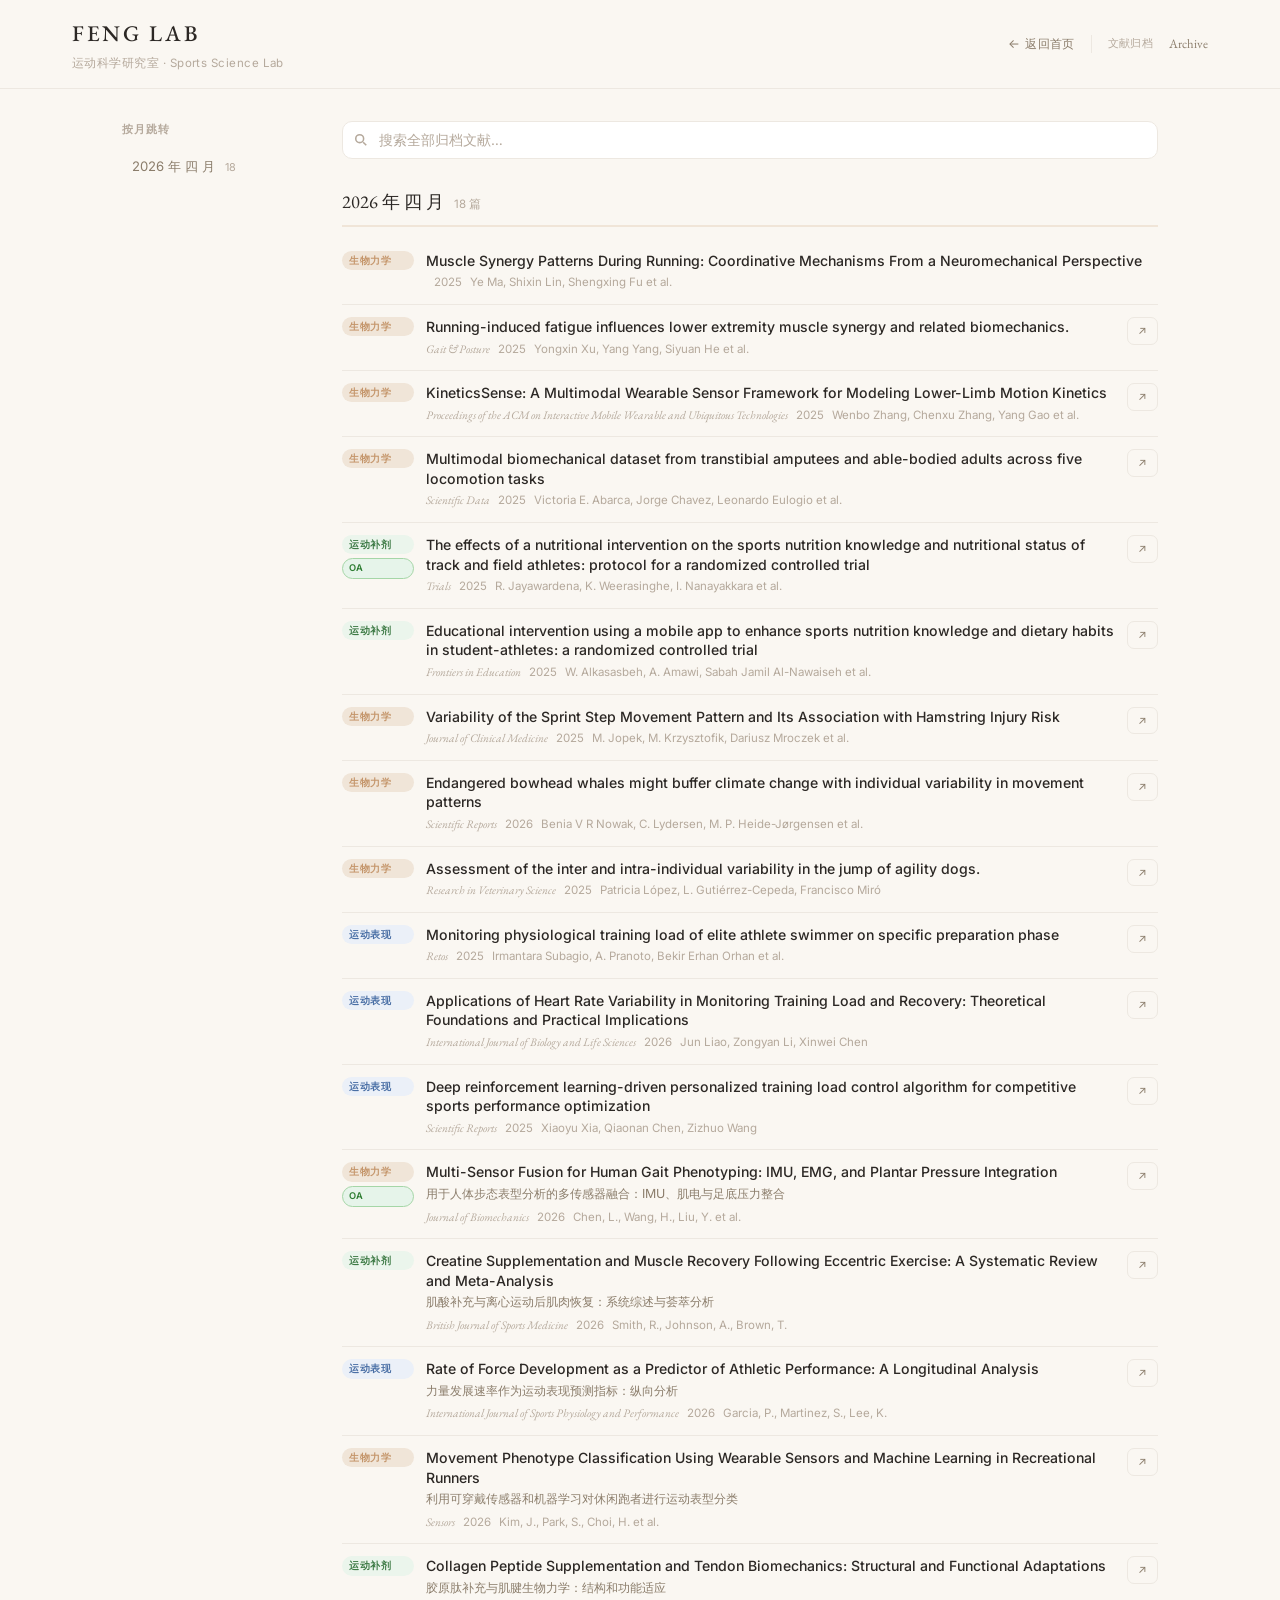
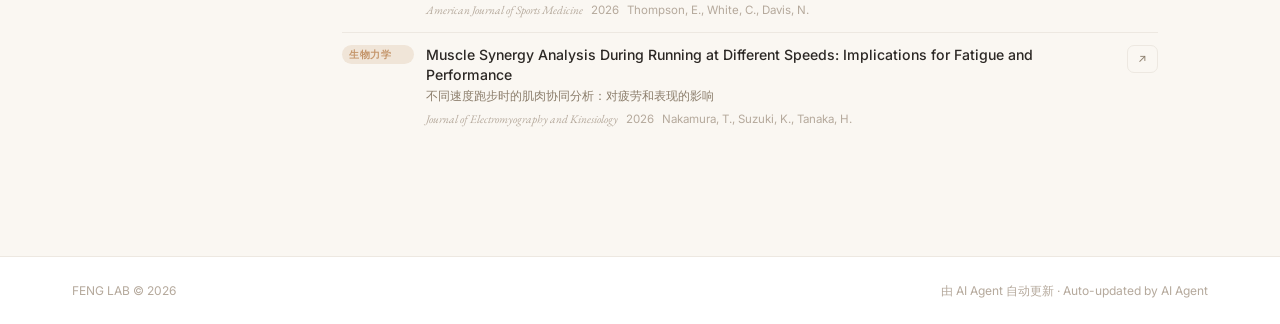
==== archive.html @ cf209ed1 "feat: 第二优先级全部完成 — 全文搜索、归档页、BibTeX导出 - 全文搜索：实时搜索标题/摘要/作者/期刊，300ms防抖，与分类筛选联动 - 归档页(archive.html)：所有文献按" ====
<!DOCTYPE html>
<html lang="zh">
<head>
  <meta charset="UTF-8" />
  <meta name="viewport" content="width=device-width, initial-scale=1.0" />
  <title>文献归档 · FENG LAB</title>
  <link rel="preconnect" href="https://fonts.googleapis.com" />
  <link href="https://fonts.googleapis.com/css2?family=EB+Garamond:ital,wght@0,400;0,500;1,400&family=Inter:wght@300;400;500&display=swap" rel="stylesheet" />
  <link rel="stylesheet" href="style.css" />
  <style>
    .archive-layout {
      max-width: 1100px;
      margin: 0 auto;
      padding: 32px 32px 80px;
      display: grid;
      grid-template-columns: 180px 1fr;
      gap: 40px;
      align-items: start;
    }

    /* Sidebar */
    .archive-nav {
      position: sticky;
      top: 80px;
    }

    .archive-nav-title {
      font-size: 0.68rem;
      font-weight: 600;
      letter-spacing: 0.1em;
      text-transform: uppercase;
      color: var(--text-muted);
      margin-bottom: 12px;
    }

    .archive-nav-list {
      list-style: none;
      display: flex;
      flex-direction: column;
      gap: 2px;
    }

    .archive-nav-list a {
      display: block;
      font-size: 0.82rem;
      color: var(--text-sub);
      text-decoration: none;
      padding: 5px 10px;
      border-radius: 6px;
      transition: all 0.15s;
    }
    .archive-nav-list a:hover {
      background: var(--primary-light);
      color: var(--primary);
    }
    .archive-nav-list .nav-count {
      font-size: 0.68rem;
      color: var(--text-muted);
      margin-left: 6px;
    }

    /* Main content */
    .archive-main {}

    .archive-search-bar {
      margin-bottom: 28px;
      position: relative;
      display: flex;
      align-items: center;
    }
    .archive-search-bar .search-icon {
      position: absolute;
      left: 12px;
      width: 14px;
      height: 14px;
      color: var(--text-muted);
    }
    .archive-search-bar input {
      font-family: var(--font-sans);
      font-size: 0.85rem;
      width: 100%;
      background: var(--card-bg);
      border: 1px solid var(--border);
      border-radius: 10px;
      padding: 10px 14px 10px 36px;
      outline: none;
      color: var(--text-main);
      transition: border-color 0.2s, box-shadow 0.2s;
    }
    .archive-search-bar input::placeholder { color: var(--text-muted); }
    .archive-search-bar input:focus {
      border-color: var(--primary);
      box-shadow: 0 0 0 3px rgba(196,149,106,0.12);
    }

    /* Month group */
    .archive-group { margin-bottom: 36px; }

    .archive-month-header {
      display: flex;
      align-items: baseline;
      gap: 10px;
      margin-bottom: 12px;
      padding-bottom: 8px;
      border-bottom: 2px solid var(--primary-light);
    }

    .archive-month-label {
      font-family: var(--font-serif);
      font-size: 1.15rem;
      color: var(--text-main);
    }

    .archive-month-count {
      font-size: 0.72rem;
      color: var(--text-muted);
    }

    /* Paper row */
    .archive-row {
      display: grid;
      grid-template-columns: auto 1fr auto;
      align-items: start;
      gap: 12px;
      padding: 12px 0;
      border-bottom: 1px solid var(--border);
      transition: background 0.15s;
    }
    .archive-row:last-child { border-bottom: none; }
    .archive-row:hover { background: #FDFAF6; border-radius: 8px; padding-left: 8px; }

    .archive-row-tags {
      display: flex;
      flex-direction: column;
      gap: 4px;
      min-width: 72px;
    }

    .archive-row-cat {
      font-size: 0.6rem;
      font-weight: 600;
      letter-spacing: 0.06em;
      text-transform: uppercase;
      padding: 2px 7px;
      border-radius: 100px;
    }
    .archive-row-cat.tag-biomechanics { background: var(--primary-light); color: var(--primary); }
    .archive-row-cat.tag-performance  { background: #EBF0F8; color: #4A6FA5; }
    .archive-row-cat.tag-supplements  { background: #EBF5EC; color: #3D7A45; }

    .archive-row-oa {
      font-size: 0.58rem;
      font-weight: 600;
      letter-spacing: 0.05em;
      padding: 2px 6px;
      border-radius: 100px;
      background: #E6F4EA;
      color: #2E7D32;
      border: 1px solid #A5D6A7;
    }

    .archive-row-body { flex: 1; min-width: 0; }

    .archive-row-title {
      font-size: 0.88rem;
      font-weight: 500;
      color: var(--text-main);
      line-height: 1.4;
      margin-bottom: 3px;
    }
    .archive-row-title-zh {
      font-size: 0.78rem;
      color: var(--text-sub);
      line-height: 1.4;
      margin-bottom: 5px;
    }
    .archive-row-meta {
      font-size: 0.72rem;
      color: var(--text-muted);
      display: flex;
      gap: 8px;
      flex-wrap: wrap;
      align-items: center;
    }
    .archive-row-journal { font-style: italic; font-family: var(--font-serif); }

    .archive-row-actions {
      display: flex;
      gap: 6px;
      align-items: flex-start;
      flex-shrink: 0;
    }

    .archive-empty {
      color: var(--text-muted);
      font-size: 0.88rem;
      padding: 48px 0;
      text-align: center;
    }

    @media (max-width: 768px) {
      .archive-layout {
        grid-template-columns: 1fr;
        padding: 20px 16px 60px;
        gap: 24px;
      }
      .archive-nav { position: static; display: none; }
      .archive-row { grid-template-columns: auto 1fr; }
      .archive-row-actions { display: none; }
    }
  </style>
</head>
<body>

  <!-- Header -->
  <header>
    <div class="header-inner">
      <div class="logo">
        <span class="logo-main">FENG LAB</span>
        <span class="logo-sub">运动科学研究室 · Sports Science Lab</span>
      </div>
      <div class="header-right">
        <a class="nav-link" href="index.html">← 返回首页</a>
        <div class="header-divider"></div>
        <span class="update-label">文献归档</span>
        <span class="update-date">Archive</span>
      </div>
    </div>
  </header>

  <div class="archive-layout">
    <!-- Sidebar nav -->
    <aside class="archive-nav">
      <div class="archive-nav-title">按月跳转</div>
      <ul class="archive-nav-list" id="archiveNavList"></ul>
    </aside>

    <!-- Main -->
    <div class="archive-main">
      <div class="archive-search-bar">
        <svg class="search-icon" viewBox="0 0 16 16" fill="none" stroke="currentColor" stroke-width="1.8">
          <circle cx="6.5" cy="6.5" r="4.5"/><path d="M10.5 10.5 L14 14"/>
        </svg>
        <input type="search" id="archiveSearch" placeholder="搜索全部归档文献…" autocomplete="off" />
      </div>
      <div id="archiveContent">
        <div class="loading">正在加载归档 / Loading archive…</div>
      </div>
    </div>
  </div>

  <!-- Footer -->
  <footer>
    <div class="footer-inner">
      <span>FENG LAB © 2026</span>
      <span>由 AI Agent 自动更新 · Auto-updated by AI Agent</span>
    </div>
  </footer>

  <script>
    const CAT = {
      biomechanics: { zh: '生物力学', cls: 'tag-biomechanics' },
      performance:  { zh: '运动表现', cls: 'tag-performance'  },
      supplements:  { zh: '运动补剂', cls: 'tag-supplements'  },
    };

    let allPapers = [];

    function formatMonth(ym) {
      const [y, m] = ym.split('-');
      const months = ['一','二','三','四','五','六','七','八','九','十','十一','十二'];
      return `${y} 年 ${months[+m - 1]} 月`;
    }

    function groupByMonth(papers) {
      const groups = {};
      for (const p of papers) {
        const ym = (p.date_added || '').slice(0, 7) || 'unknown';
        if (!groups[ym]) groups[ym] = [];
        groups[ym].push(p);
      }
      return groups;
    }

    function buildRow(p) {
      const cat = CAT[p.category] || { zh: p.category, cls: '' };
      const doi = p.doi || '';
      const doiHref = doi.startsWith('http') ? doi : (doi ? `https://doi.org/${doi}` : '');
      const oaTag = p.is_open_access ? `<span class="archive-row-oa">OA</span>` : '';
      const ifTag = p.impact_factor ? `<span class="if-badge">IF ${p.impact_factor}</span>` : '';
      const citTag = (p.citation_count && p.citation_count > 0)
        ? `<span class="cit-badge">◈ ${p.citation_count}</span>` : '';
      const doiBtn = doiHref
        ? `<a class="btn-doi" href="${doiHref}" target="_blank" rel="noopener" style="font-size:0.7rem;padding:4px 10px">↗</a>`
        : '';
      const authors = (p.authors || []).slice(0, 3).join(', ') +
        ((p.authors || []).length > 3 ? ' et al.' : '');

      return `
<div class="archive-row">
  <div class="archive-row-tags">
    <span class="archive-row-cat ${cat.cls}">${cat.zh}</span>
    ${oaTag}
  </div>
  <div class="archive-row-body">
    <div class="archive-row-title">${p.title_en || ''}</div>
    ${p.title_zh ? `<div class="archive-row-title-zh">${p.title_zh}</div>` : ''}
    <div class="archive-row-meta">
      <span class="archive-row-journal">${p.journal || ''}</span>
      <span>${p.year || ''}</span>
      <span>${authors}</span>
      ${ifTag}${citTag}
    </div>
  </div>
  <div class="archive-row-actions">${doiBtn}</div>
</div>`;
    }

    function renderArchive(papers) {
      const groups = groupByMonth(papers);
      const months = Object.keys(groups).sort((a, b) => b.localeCompare(a));

      if (months.length === 0) {
        document.getElementById('archiveContent').innerHTML =
          '<div class="archive-empty">暂无文献 / No papers found.</div>';
        return;
      }

      // Sidebar nav
      document.getElementById('archiveNavList').innerHTML = months.map(ym => `
        <li>
          <a href="#month-${ym}">
            ${formatMonth(ym)}
            <span class="nav-count">${groups[ym].length}</span>
          </a>
        </li>`).join('');

      // Main content
      document.getElementById('archiveContent').innerHTML = months.map(ym => `
        <div class="archive-group" id="month-${ym}">
          <div class="archive-month-header">
            <span class="archive-month-label">${formatMonth(ym)}</span>
            <span class="archive-month-count">${groups[ym].length} 篇</span>
          </div>
          ${groups[ym].map(buildRow).join('')}
        </div>`).join('');
    }

    async function loadArchive() {
      const base = location.pathname.replace(/\/[^/]*$/, '');
      const res  = await fetch(base + '/data/papers.json');
      const json = await res.json();
      allPapers  = json.papers || [];
      document.title = `文献归档 (${allPapers.length}) · FENG LAB`;
      renderArchive(allPapers);
    }

    // Search
    let timer = null;
    document.getElementById('archiveSearch').addEventListener('input', function() {
      clearTimeout(timer);
      timer = setTimeout(() => {
        const q = this.value.trim().toLowerCase();
        if (!q) { renderArchive(allPapers); return; }
        const filtered = allPapers.filter(p =>
          (p.title_en   || '').toLowerCase().includes(q) ||
          (p.title_zh   || '').toLowerCase().includes(q) ||
          (p.abstract_en|| '').toLowerCase().includes(q) ||
          (p.abstract_zh|| '').toLowerCase().includes(q) ||
          (p.authors    || []).join(' ').toLowerCase().includes(q) ||
          (p.journal    || '').toLowerCase().includes(q)
        );
        renderArchive(filtered);
      }, 280);
    });

    loadArchive();
  </script>
</body>
</html>
---- style.css ----
/* ─── Variables ─────────────────────────────────────────── */
:root {
  --bg:          #FAF7F2;
  --card-bg:     #FFFFFF;
  --primary:     #C4956A;
  --primary-light: #F0E5D8;
  --text-main:   #2C2825;
  --text-sub:    #8B7D6B;
  --text-muted:  #B5A99C;
  --border:      #EDE8E1;
  --shadow:      0 1px 3px rgba(44,40,37,0.06), 0 4px 16px rgba(44,40,37,0.04);
  --shadow-hover: 0 4px 12px rgba(44,40,37,0.10), 0 8px 28px rgba(44,40,37,0.07);
  --radius:      12px;
  --font-serif:  'EB Garamond', Georgia, serif;
  --font-sans:   'Inter', -apple-system, sans-serif;
}

/* ─── Reset ──────────────────────────────────────────────── */
*, *::before, *::after { box-sizing: border-box; margin: 0; padding: 0; }

html { font-size: 16px; scroll-behavior: smooth; }

body {
  background: var(--bg);
  color: var(--text-main);
  font-family: var(--font-sans);
  font-weight: 400;
  line-height: 1.6;
  -webkit-font-smoothing: antialiased;
}

/* ─── Header ─────────────────────────────────────────────── */
header {
  background: var(--bg);
  border-bottom: 1px solid var(--border);
  position: sticky;
  top: 0;
  z-index: 100;
  backdrop-filter: blur(8px);
}

.header-inner {
  max-width: 1200px;
  margin: 0 auto;
  padding: 16px 32px;
  display: flex;
  align-items: center;
  justify-content: space-between;
}

.logo-main {
  font-family: var(--font-serif);
  font-size: 1.4rem;
  font-weight: 500;
  letter-spacing: 0.12em;
  color: var(--text-main);
}

.logo-sub {
  display: block;
  font-size: 0.72rem;
  color: var(--text-muted);
  letter-spacing: 0.04em;
  margin-top: 2px;
}

.header-right {
  display: flex;
  flex-direction: row;
  align-items: center;
  gap: 16px;
}

.nav-link {
  font-size: 0.78rem;
  color: var(--text-sub);
  text-decoration: none;
  letter-spacing: 0.03em;
  transition: color 0.2s;
}
.nav-link:hover { color: var(--primary); }

.header-divider {
  width: 1px;
  height: 18px;
  background: var(--border);
}

.update-label {
  font-size: 0.68rem;
  color: var(--text-muted);
  letter-spacing: 0.03em;
}

.update-date {
  font-size: 0.8rem;
  color: var(--text-sub);
  font-family: var(--font-serif);
}

/* ─── Hero ───────────────────────────────────────────────── */
.hero {
  text-align: center;
  padding: 56px 32px 36px;
  border-bottom: 1px solid var(--border);
}

.hero h1 {
  font-family: var(--font-serif);
  font-size: 2.6rem;
  font-weight: 400;
  letter-spacing: 0.02em;
  color: var(--text-main);
  margin-bottom: 6px;
}

.hero p {
  font-size: 0.9rem;
  color: var(--text-sub);
  letter-spacing: 0.06em;
}

.hero-desc {
  margin-top: 10px;
  font-size: 0.78rem !important;
  color: var(--text-muted) !important;
  letter-spacing: 0.08em !important;
}

/* ─── Filter Bar ─────────────────────────────────────────── */
.filter-wrap {
  max-width: 1200px;
  margin: 0 auto;
  padding: 24px 32px 0;
  display: flex;
  align-items: center;
  justify-content: space-between;
  flex-wrap: wrap;
  gap: 12px;
}

.filter-bar {
  display: flex;
  gap: 8px;
  flex-wrap: wrap;
}

.filter-btn {
  background: transparent;
  border: 1px solid var(--border);
  color: var(--text-sub);
  font-family: var(--font-sans);
  font-size: 0.78rem;
  padding: 7px 16px;
  border-radius: 100px;
  cursor: pointer;
  transition: all 0.2s ease;
  letter-spacing: 0.02em;
}

.filter-btn:hover {
  border-color: var(--primary);
  color: var(--primary);
}

.filter-btn.active {
  background: var(--primary);
  border-color: var(--primary);
  color: #fff;
}

.filter-right {
  display: flex;
  align-items: center;
  gap: 16px;
}

.search-wrap {
  position: relative;
  display: flex;
  align-items: center;
}

.search-icon {
  position: absolute;
  left: 10px;
  width: 13px;
  height: 13px;
  color: var(--text-muted);
  pointer-events: none;
}

.search-input {
  font-family: var(--font-sans);
  font-size: 0.78rem;
  color: var(--text-main);
  background: var(--card-bg);
  border: 1px solid var(--border);
  border-radius: 8px;
  padding: 7px 12px 7px 30px;
  width: 220px;
  outline: none;
  transition: border-color 0.2s, box-shadow 0.2s;
}
.search-input::placeholder { color: var(--text-muted); }
.search-input:focus {
  border-color: var(--primary);
  box-shadow: 0 0 0 3px rgba(196,149,106,0.12);
}
.search-input::-webkit-search-cancel-button { cursor: pointer; }

.paper-count {
  font-size: 0.78rem;
  color: var(--text-muted);
  white-space: nowrap;
}

/* ─── Container & Grid ───────────────────────────────────── */
.container {
  max-width: 1200px;
  margin: 0 auto;
  padding: 28px 32px 80px;
}

.grid {
  display: grid;
  grid-template-columns: repeat(auto-fill, minmax(340px, 1fr));
  gap: 20px;
}

.loading {
  color: var(--text-muted);
  font-size: 0.9rem;
  padding: 48px 0;
  grid-column: 1 / -1;
  text-align: center;
}

/* ─── Card ───────────────────────────────────────────────── */
.card {
  background: var(--card-bg);
  border: 1px solid var(--border);
  border-radius: var(--radius);
  padding: 24px;
  box-shadow: var(--shadow);
  transition: box-shadow 0.25s ease, transform 0.25s ease;
  display: flex;
  flex-direction: column;
  gap: 14px;
}

.card:hover {
  box-shadow: var(--shadow-hover);
  transform: translateY(-2px);
}

/* Card Top */
.card-top {
  display: flex;
  align-items: flex-start;
  justify-content: space-between;
  gap: 12px;
}

.card-tags {
  display: flex;
  flex-wrap: wrap;
  gap: 6px;
  align-items: center;
}

.card-tag {
  flex-shrink: 0;
  font-size: 0.68rem;
  font-weight: 500;
  letter-spacing: 0.05em;
  text-transform: uppercase;
  padding: 4px 10px;
  border-radius: 100px;
  background: var(--primary-light);
  color: var(--primary);
}

.card-tag.tag-performance { background: #EBF0F8; color: #4A6FA5; }
.card-tag.tag-supplements { background: #EBF5EC; color: #3D7A45; }

/* OA Badge */
.oa-badge {
  font-size: 0.63rem;
  font-weight: 600;
  letter-spacing: 0.06em;
  text-transform: uppercase;
  padding: 3px 8px;
  border-radius: 100px;
  background: #E6F4EA;
  color: #2E7D32;
  border: 1px solid #A5D6A7;
}

.card-date {
  font-size: 0.72rem;
  color: var(--text-muted);
  white-space: nowrap;
}

/* Card Title */
.card-title-en {
  font-family: var(--font-serif);
  font-size: 1.05rem;
  font-weight: 500;
  line-height: 1.45;
  color: var(--text-main);
}

.card-title-zh {
  font-size: 0.85rem;
  color: var(--text-sub);
  line-height: 1.5;
  margin-top: 4px;
}

/* Card Authors */
.card-authors {
  font-size: 0.76rem;
  color: var(--text-muted);
  white-space: nowrap;
  overflow: hidden;
  text-overflow: ellipsis;
}

/* Card Journal */
.card-journal {
  display: flex;
  align-items: center;
  gap: 8px;
  font-size: 0.76rem;
  flex-wrap: wrap;
}

.journal-name {
  font-style: italic;
  color: var(--text-sub);
  font-family: var(--font-serif);
}

.journal-year {
  color: var(--text-muted);
}

/* IF badge */
.if-badge {
  font-size: 0.63rem;
  font-weight: 600;
  color: #7B5EA7;
  background: #F0EAF8;
  border: 1px solid #D8C8F0;
  padding: 2px 7px;
  border-radius: 100px;
  letter-spacing: 0.04em;
  white-space: nowrap;
}

/* Citation badge */
.cit-badge {
  font-size: 0.63rem;
  font-weight: 500;
  color: #4A6FA5;
  background: #EBF0F8;
  border: 1px solid #C8D8F0;
  padding: 2px 7px;
  border-radius: 100px;
  white-space: nowrap;
  margin-left: auto;
}

/* Divider */
.card-divider {
  height: 1px;
  background: var(--border);
  margin: 2px 0;
}

/* Abstract */
.abstract-label {
  font-size: 0.68rem;
  font-weight: 500;
  letter-spacing: 0.08em;
  text-transform: uppercase;
  color: var(--text-muted);
  margin-bottom: 4px;
}

.abstract-en {
  font-size: 0.82rem;
  color: var(--text-sub);
  line-height: 1.65;
}

.abstract-zh {
  font-size: 0.82rem;
  color: var(--text-sub);
  line-height: 1.7;
}

.abstract-en-secondary {
  font-size: 0.76rem;
  color: var(--text-muted);
  line-height: 1.6;
  margin-top: 8px;
  padding-top: 8px;
  border-top: 1px dashed var(--border);
}

/* Keywords */
.keywords-wrap {
  display: flex;
  flex-wrap: wrap;
  gap: 6px;
}

.keyword {
  font-size: 0.68rem;
  color: var(--text-muted);
  background: var(--bg);
  border: 1px solid var(--border);
  padding: 3px 9px;
  border-radius: 4px;
}

/* Card Footer */
.card-footer {
  display: flex;
  align-items: center;
  justify-content: flex-end;
  margin-top: auto;
  padding-top: 4px;
}

.card-actions {
  display: flex;
  gap: 8px;
  align-items: center;
}

/* Shared button base */
.btn-read, .btn-doi {
  display: inline-flex;
  align-items: center;
  gap: 5px;
  font-size: 0.75rem;
  font-family: var(--font-sans);
  padding: 6px 13px;
  border-radius: 7px;
  cursor: pointer;
  text-decoration: none;
  transition: all 0.2s ease;
  border: none;
}

.btn-read svg, .btn-doi svg {
  width: 12px;
  height: 12px;
  flex-shrink: 0;
}

/* Read button — filled */
.btn-read {
  background: var(--primary);
  color: #fff;
}
.btn-read:hover {
  background: #a87a54;
  color: #fff;
}

/* DOI button — outlined */
.btn-doi {
  background: transparent;
  color: var(--text-sub);
  border: 1px solid var(--border);
}
.btn-doi:hover {
  border-color: var(--primary);
  color: var(--primary);
}

/* ─── Deep Read Section (homepage preview) ───────────────── */
.deep-read-section {
  background: linear-gradient(to bottom, #F5EFE6, var(--bg));
  border-bottom: 1px solid var(--border);
  padding: 36px 0 40px;
}

.dr-container {
  max-width: 1200px;
  margin: 0 auto;
  padding: 0 32px;
}

.dr-section-header {
  display: flex;
  align-items: center;
  gap: 14px;
  margin-bottom: 20px;
}

.dr-section-icon {
  font-size: 1.6rem;
  color: var(--primary);
  line-height: 1;
}

.dr-section-title {
  font-family: var(--font-serif);
  font-size: 1.2rem;
  color: var(--text-main);
  letter-spacing: 0.04em;
}

.dr-section-sub {
  font-size: 0.72rem;
  color: var(--text-muted);
  margin-top: 2px;
  letter-spacing: 0.03em;
}

/* Preview card — title + CTA only */
.dr-preview-card {
  background: var(--card-bg);
  border: 1px solid var(--border);
  border-radius: var(--radius);
  padding: 24px 28px;
  box-shadow: var(--shadow);
  display: flex;
  align-items: center;
  justify-content: space-between;
  gap: 24px;
  transition: box-shadow 0.25s ease;
}

.dr-preview-card:hover {
  box-shadow: var(--shadow-hover);
}

.dr-preview-meta { flex: 1; }

.dr-preview-badges {
  display: flex;
  gap: 8px;
  align-items: center;
  margin-bottom: 10px;
}

.dr-if {
  font-size: 0.68rem;
  font-weight: 600;
  color: #7B5EA7;
  background: #F0EAF8;
  border: 1px solid #D8C8F0;
  padding: 3px 9px;
  border-radius: 100px;
  letter-spacing: 0.04em;
}

.dr-preview-title-en {
  font-family: var(--font-serif);
  font-size: 1.1rem;
  font-weight: 500;
  color: var(--text-main);
  line-height: 1.45;
  margin-bottom: 6px;
}

.dr-preview-title-zh {
  font-size: 0.88rem;
  color: var(--text-sub);
  line-height: 1.55;
}

.dr-preview-cta {
  display: inline-flex;
  align-items: center;
  gap: 6px;
  flex-shrink: 0;
  background: var(--primary);
  color: #fff;
  font-size: 0.82rem;
  font-family: var(--font-sans);
  padding: 10px 20px;
  border-radius: 8px;
  text-decoration: none;
  white-space: nowrap;
  transition: background 0.2s;
}

.dr-preview-cta:hover { background: #a87a54; }

@media (max-width: 640px) {
  .dr-preview-card { flex-direction: column; align-items: flex-start; }
  .dr-preview-cta { width: 100%; justify-content: center; }
}

/* Cite button */
.btn-cite {
  display: inline-flex;
  align-items: center;
  gap: 5px;
  font-size: 0.75rem;
  font-family: var(--font-sans);
  padding: 6px 13px;
  border-radius: 7px;
  cursor: pointer;
  text-decoration: none;
  transition: all 0.2s ease;
  background: transparent;
  color: var(--text-sub);
  border: 1px solid var(--border);
}
.btn-cite svg { width: 12px; height: 12px; flex-shrink: 0; }
.btn-cite:hover { border-color: var(--primary); color: var(--primary); }

/* Toast */
.toast {
  position: fixed;
  bottom: 32px;
  left: 50%;
  transform: translateX(-50%) translateY(12px);
  background: var(--text-main);
  color: #fff;
  font-size: 0.82rem;
  padding: 10px 22px;
  border-radius: 8px;
  opacity: 0;
  pointer-events: none;
  transition: opacity 0.22s ease, transform 0.22s ease;
  z-index: 2000;
  white-space: nowrap;
}
.toast.toast-show {
  opacity: 1;
  transform: translateX(-50%) translateY(0);
}

/* ─── PDF Reader Modal ───────────────────────────────────── */
.reader-modal {
  display: none;
  position: fixed;
  inset: 0;
  z-index: 1000;
  align-items: center;
  justify-content: center;
}
.reader-modal.active { display: flex; }

.reader-overlay {
  position: absolute;
  inset: 0;
  background: rgba(44,40,37,0.55);
  backdrop-filter: blur(4px);
}

.reader-panel {
  position: relative;
  z-index: 1;
  background: var(--card-bg);
  border-radius: 14px;
  width: min(92vw, 1000px);
  height: 88vh;
  display: flex;
  flex-direction: column;
  overflow: hidden;
  box-shadow: 0 24px 80px rgba(44,40,37,0.25);
}

.reader-header {
  display: flex;
  align-items: center;
  justify-content: space-between;
  padding: 14px 20px;
  border-bottom: 1px solid var(--border);
  gap: 12px;
  flex-shrink: 0;
}

.reader-title {
  font-family: var(--font-serif);
  font-size: 0.9rem;
  color: var(--text-main);
  overflow: hidden;
  text-overflow: ellipsis;
  white-space: nowrap;
  flex: 1;
}

.reader-controls {
  display: flex;
  align-items: center;
  gap: 8px;
  flex-shrink: 0;
}

.reader-btn-new {
  display: inline-flex;
  align-items: center;
  gap: 5px;
  font-size: 0.75rem;
  color: var(--text-sub);
  text-decoration: none;
  padding: 5px 10px;
  border: 1px solid var(--border);
  border-radius: 6px;
  transition: all 0.2s;
}
.reader-btn-new svg { width: 11px; height: 11px; }
.reader-btn-new:hover { border-color: var(--primary); color: var(--primary); }

.reader-btn-close {
  background: transparent;
  border: 1px solid var(--border);
  color: var(--text-sub);
  width: 30px;
  height: 30px;
  border-radius: 6px;
  cursor: pointer;
  font-size: 0.85rem;
  display: flex;
  align-items: center;
  justify-content: center;
  transition: all 0.2s;
}
.reader-btn-close:hover { background: var(--bg); color: var(--text-main); }

.reader-frame {
  flex: 1;
  width: 100%;
  border: none;
  background: var(--bg);
}

/* ─── Footer ─────────────────────────────────────────────── */
footer {
  border-top: 1px solid var(--border);
  background: var(--card-bg);
}

.footer-inner {
  max-width: 1200px;
  margin: 0 auto;
  padding: 24px 32px;
  display: flex;
  justify-content: space-between;
  align-items: center;
  font-size: 0.75rem;
  color: var(--text-muted);
}

/* ─── Responsive ─────────────────────────────────────────── */
@media (max-width: 768px) {
  .header-inner { padding: 14px 20px; }
  .hero { padding: 40px 20px 28px; }
  .hero h1 { font-size: 2rem; }
  .filter-wrap { padding: 20px 20px 0; }
  .container { padding: 20px 20px 60px; }
  .grid { grid-template-columns: 1fr; gap: 14px; }
  .footer-inner { flex-direction: column; gap: 8px; text-align: center; }
}
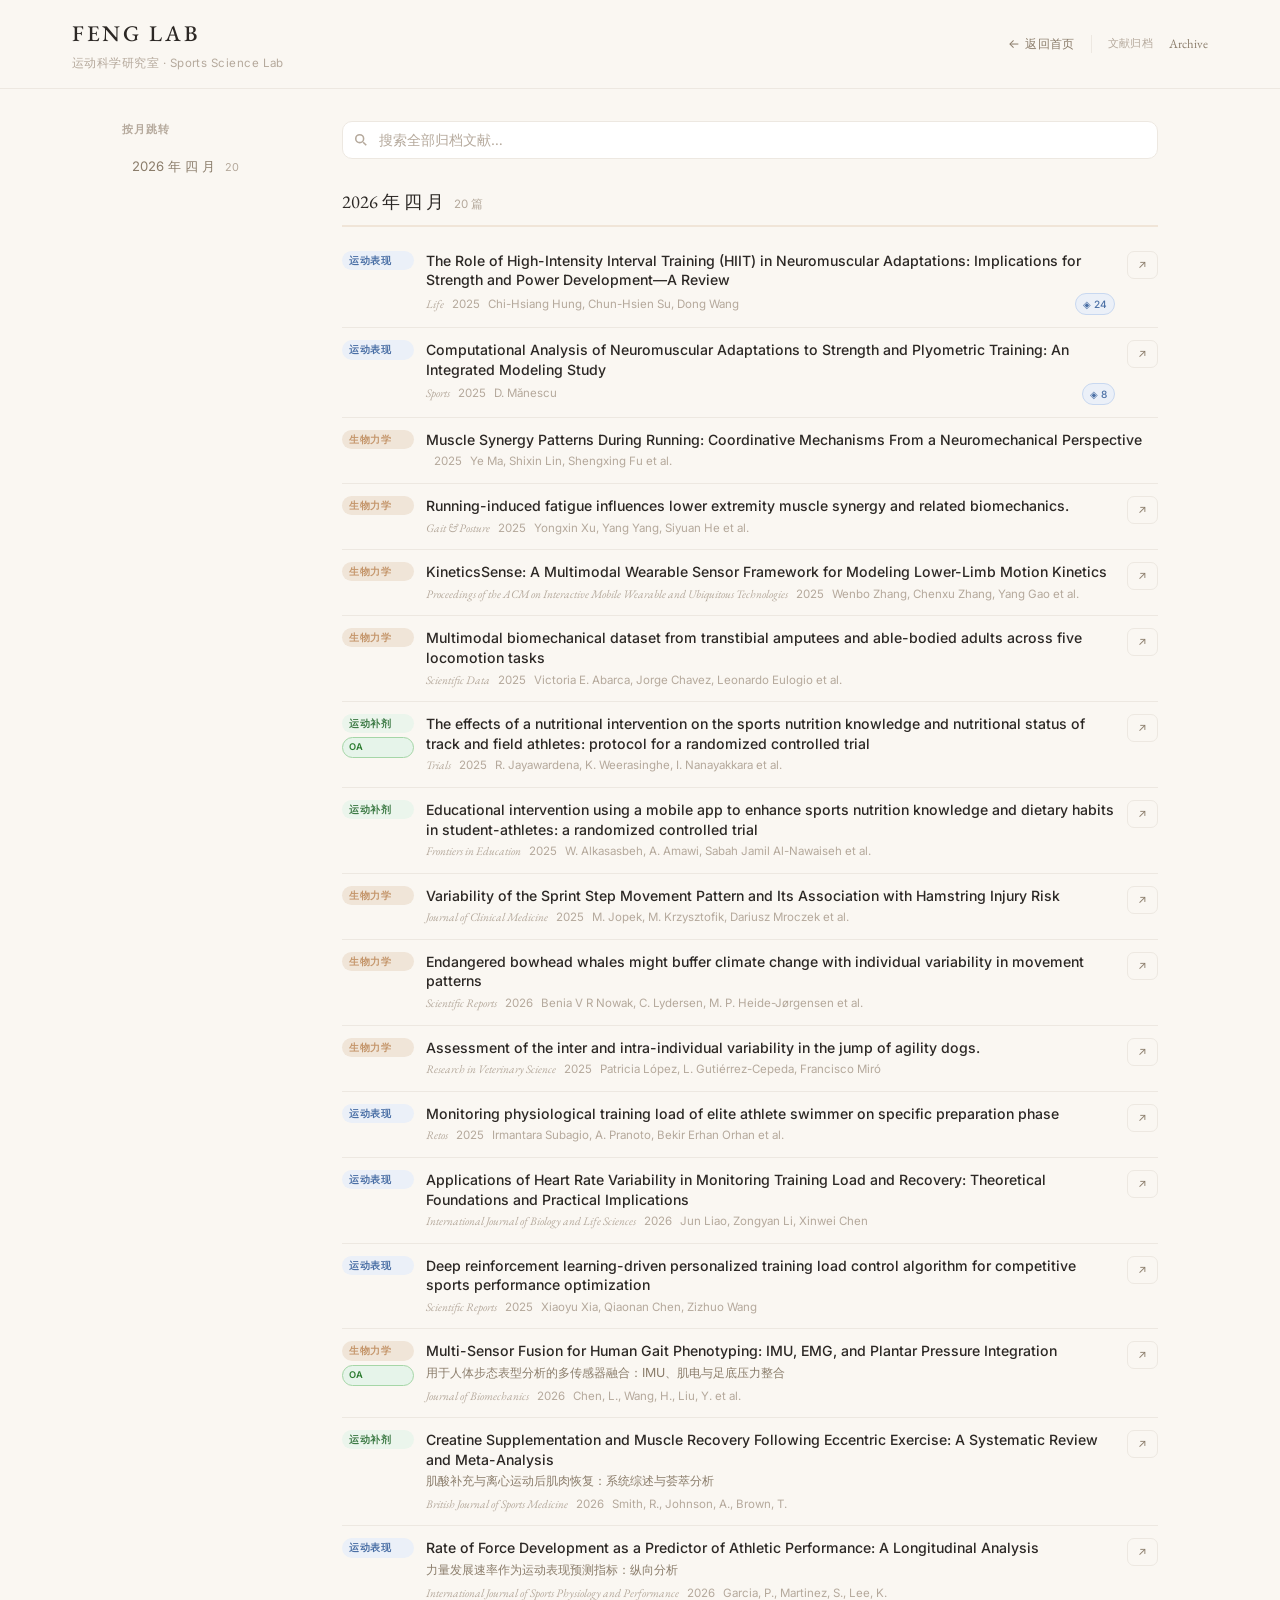
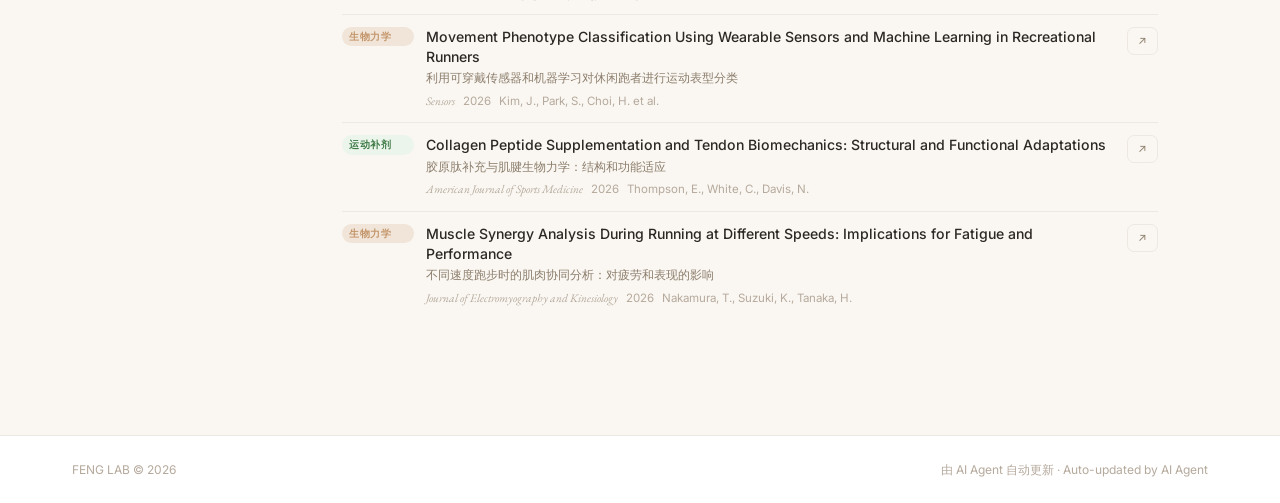
==== commit 99eb59c6: "feat: 第三/四优先级 — Feishu推送、本周热点、预印本追踪 - scripts/notify_feishu.py: 每日推送精读+新文献卡片到飞书群 - workflow: 数据更新后自动" ====
--- a/archive.html
+++ b/archive.html
@@ -147,6 +147,7 @@
     .archive-row-cat.tag-biomechanics { background: var(--primary-light); color: var(--primary); }
     .archive-row-cat.tag-performance  { background: #EBF0F8; color: #4A6FA5; }
     .archive-row-cat.tag-supplements  { background: #EBF5EC; color: #3D7A45; }
+    .archive-row-cat.tag-preprint     { background: #FDF3E7; color: #B06A1A; }
 
     .archive-row-oa {
       font-size: 0.58rem;
@@ -262,6 +263,7 @@
       biomechanics: { zh: '生物力学', cls: 'tag-biomechanics' },
       performance:  { zh: '运动表现', cls: 'tag-performance'  },
       supplements:  { zh: '运动补剂', cls: 'tag-supplements'  },
+      preprint:     { zh: '预印本',   cls: 'tag-preprint'     },
     };
 
     let allPapers = [];
--- a/style.css
+++ b/style.css
@@ -169,6 +169,17 @@
   color: #fff;
 }
 
+/* 本周热点 button — gold accent */
+.filter-btn-week {
+  border-color: #D4A843;
+  color: #9A7420;
+}
+.filter-btn-week:hover, .filter-btn-week.active {
+  background: #D4A843;
+  border-color: #D4A843;
+  color: #fff;
+}
+
 .filter-right {
   display: flex;
   align-items: center;
@@ -283,6 +294,7 @@
 
 .card-tag.tag-performance { background: #EBF0F8; color: #4A6FA5; }
 .card-tag.tag-supplements { background: #EBF5EC; color: #3D7A45; }
+.card-tag.tag-preprint    { background: #FDF3E7; color: #B06A1A; }
 
 /* OA Badge */
 .oa-badge {
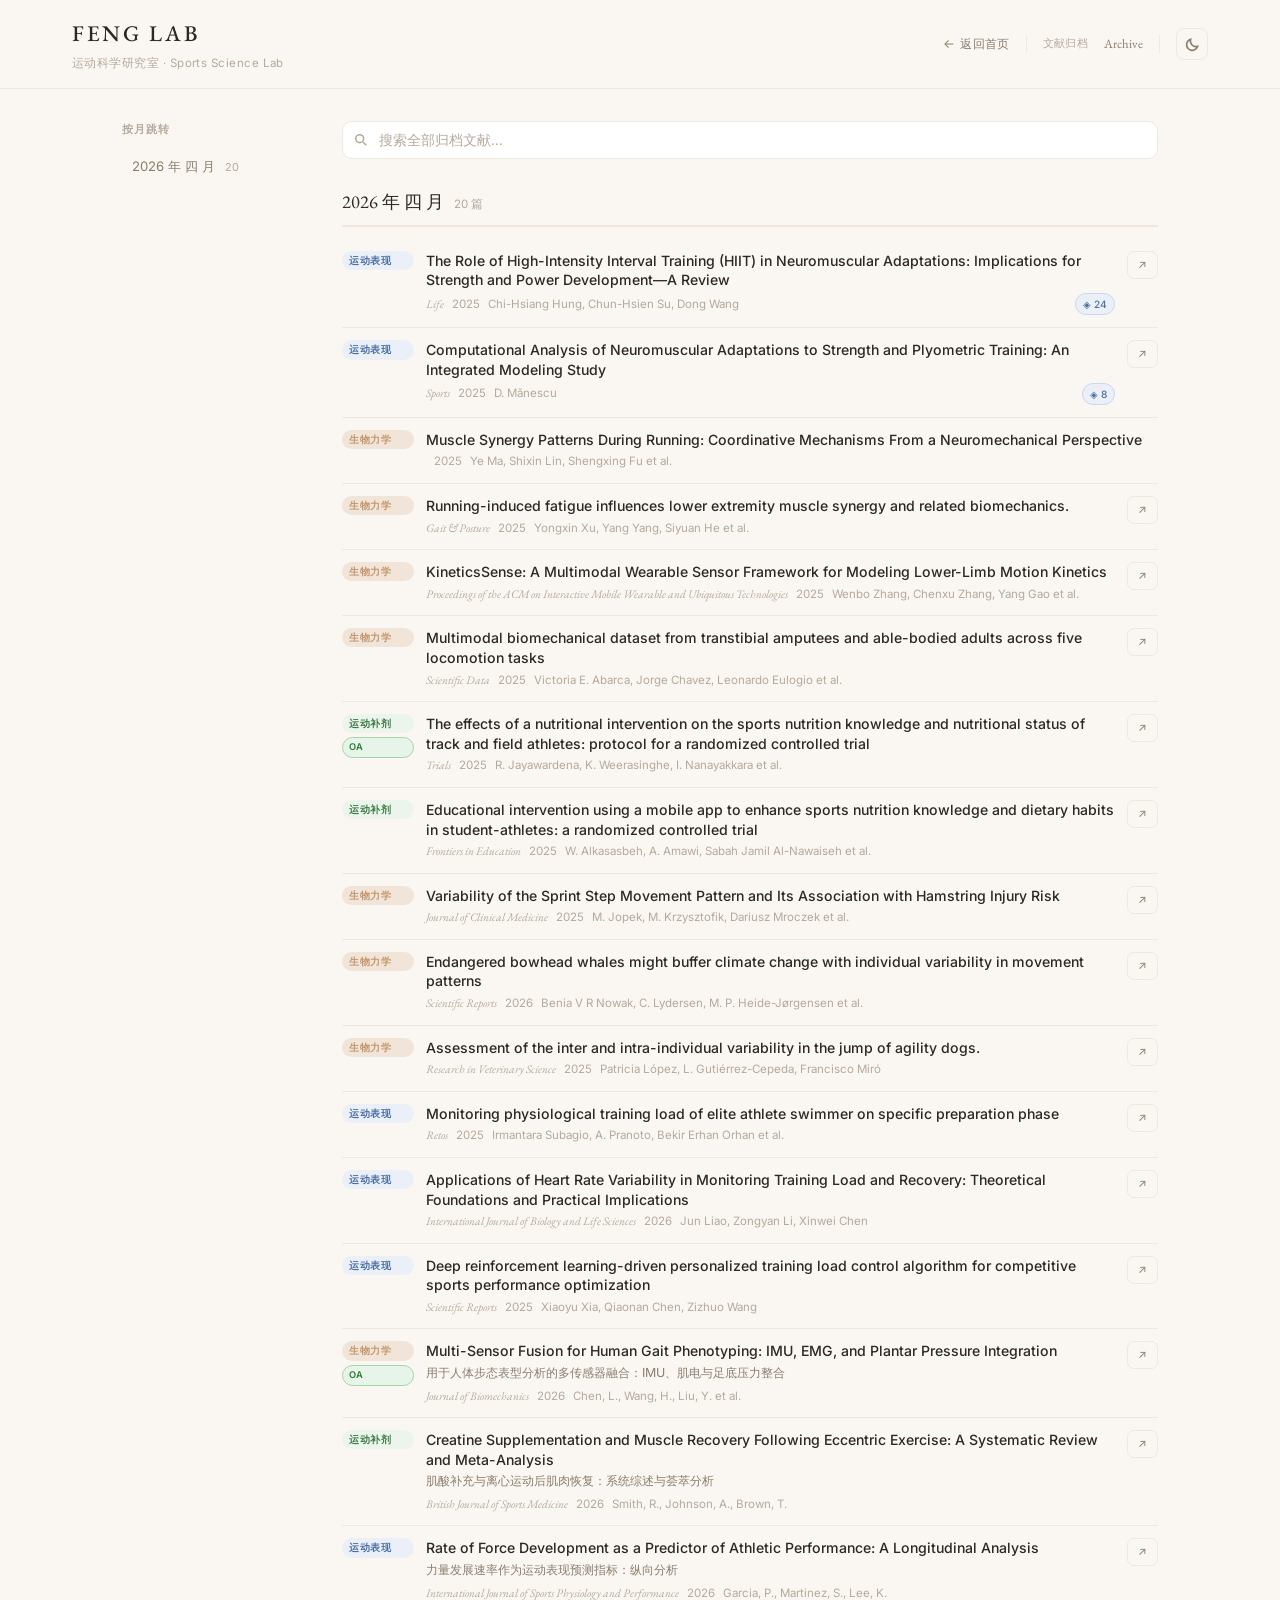
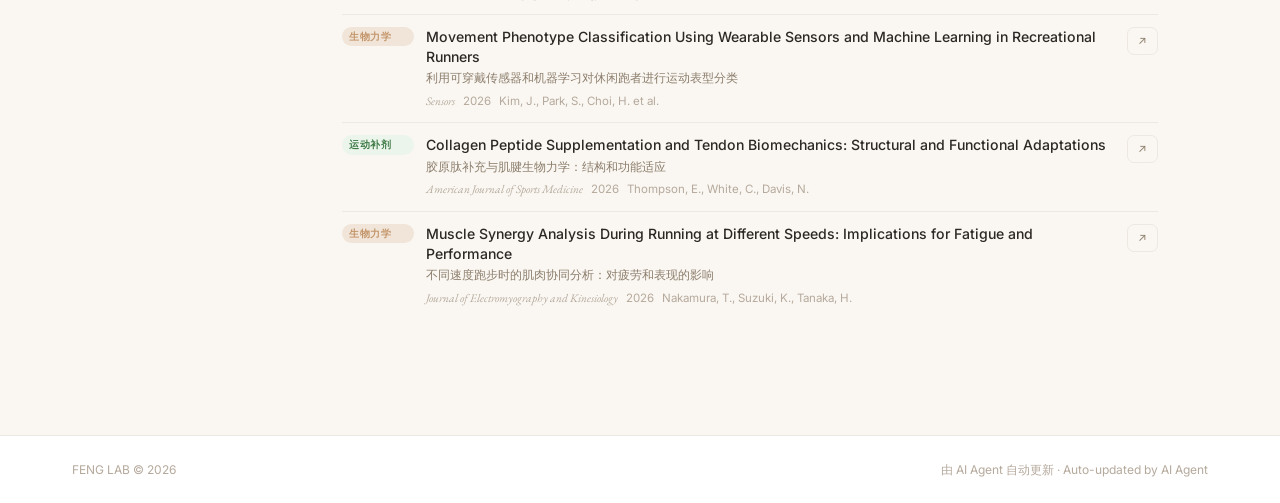
==== commit 53f834f1: "feat: 五项优化 — 深色模式/骨架屏/收藏书签/统计图表/精读存档 - 深色模式：全站四页统一切换，localStorage持久化，无闪烁 - 移动端：filter-bar横向滚动，header" ====
--- a/archive.html
+++ b/archive.html
@@ -7,6 +7,10 @@
   <link rel="preconnect" href="https://fonts.googleapis.com" />
   <link href="https://fonts.googleapis.com/css2?family=EB+Garamond:ital,wght@0,400;0,500;1,400&family=Inter:wght@300;400;500&display=swap" rel="stylesheet" />
   <link rel="stylesheet" href="style.css" />
+  <script>
+    // Apply saved theme before render to avoid flash
+    (function(){ if(localStorage.getItem('feng-lab-theme')==='dark') document.documentElement.setAttribute('data-theme','dark'); })();
+  </script>
   <style>
     .archive-layout {
       max-width: 1100px;
@@ -225,6 +229,16 @@
         <div class="header-divider"></div>
         <span class="update-label">文献归档</span>
         <span class="update-date">Archive</span>
+        <div class="header-divider"></div>
+        <button class="theme-toggle" id="themeToggle" title="切换深色模式">
+          <svg class="icon-moon" viewBox="0 0 16 16" fill="none" stroke="currentColor" stroke-width="1.7">
+            <path d="M13.5 10A6 6 0 0 1 6 2.5a6 6 0 1 0 7.5 7.5z"/>
+          </svg>
+          <svg class="icon-sun" viewBox="0 0 16 16" fill="none" stroke="currentColor" stroke-width="1.7">
+            <circle cx="8" cy="8" r="3"/>
+            <path d="M8 1v2M8 13v2M1 8h2M13 8h2M3.1 3.1l1.4 1.4M11.5 11.5l1.4 1.4M3.1 12.9l1.4-1.4M11.5 4.5l1.4-1.4"/>
+          </svg>
+        </button>
       </div>
     </div>
   </header>
@@ -377,6 +391,21 @@
     });
 
     loadArchive();
+
+    // Dark mode toggle
+    const themeBtn = document.getElementById('themeToggle');
+    if (themeBtn) {
+      themeBtn.addEventListener('click', () => {
+        const isDark = document.documentElement.getAttribute('data-theme') === 'dark';
+        if (isDark) {
+          document.documentElement.removeAttribute('data-theme');
+          localStorage.setItem('feng-lab-theme', 'light');
+        } else {
+          document.documentElement.setAttribute('data-theme', 'dark');
+          localStorage.setItem('feng-lab-theme', 'dark');
+        }
+      });
+    }
   </script>
 </body>
 </html>
--- a/style.css
+++ b/style.css
@@ -15,6 +15,61 @@
   --font-sans:   'Inter', -apple-system, sans-serif;
 }
 
+/* ─── Dark Mode ──────────────────────────────────────────── */
+[data-theme="dark"] {
+  --bg:          #181512;
+  --card-bg:     #232018;
+  --primary:     #C4956A;
+  --primary-light: #3A2A1C;
+  --text-main:   #EDE6DC;
+  --text-sub:    #A0907E;
+  --text-muted:  #6A5D50;
+  --border:      #302A22;
+  --shadow:      0 1px 3px rgba(0,0,0,0.35), 0 4px 16px rgba(0,0,0,0.25);
+  --shadow-hover: 0 4px 12px rgba(0,0,0,0.45), 0 8px 28px rgba(0,0,0,0.35);
+}
+
+[data-theme="dark"] header {
+  background: rgba(24,21,18,0.92);
+}
+
+[data-theme="dark"] .deep-read-section {
+  background: linear-gradient(to bottom, #1E1A14, var(--bg));
+}
+
+[data-theme="dark"] .keyword {
+  background: #2A2520;
+}
+
+[data-theme="dark"] .search-input {
+  color-scheme: dark;
+}
+
+/* ─── Dark Mode Toggle Button ────────────────────────────── */
+.theme-toggle {
+  background: transparent;
+  border: 1px solid var(--border);
+  color: var(--text-sub);
+  width: 32px;
+  height: 32px;
+  border-radius: 8px;
+  cursor: pointer;
+  display: flex;
+  align-items: center;
+  justify-content: center;
+  transition: all 0.2s;
+  flex-shrink: 0;
+}
+.theme-toggle:hover {
+  border-color: var(--primary);
+  color: var(--primary);
+}
+.theme-toggle svg { width: 15px; height: 15px; }
+.theme-toggle .icon-sun  { display: none; }
+.theme-toggle .icon-moon { display: block; }
+[data-theme="dark"] .theme-toggle .icon-sun  { display: block; }
+[data-theme="dark"] .theme-toggle .icon-moon { display: none; }
+
 /* ─── Reset ──────────────────────────────────────────────── */
 *, *::before, *::after { box-sizing: border-box; margin: 0; padding: 0; }
 
@@ -175,6 +230,17 @@
   color: #9A7420;
 }
 .filter-btn-week:hover, .filter-btn-week.active {
+  background: #D4A843;
+  border-color: #D4A843;
+  color: #fff;
+}
+
+/* 收藏夹 button */
+.filter-btn-bookmark {
+  border-color: #D4A843;
+  color: #9A7420;
+}
+.filter-btn-bookmark:hover, .filter-btn-bookmark.active {
   background: #D4A843;
   border-color: #D4A843;
   color: #fff;
@@ -766,13 +832,279 @@
   color: var(--text-muted);
 }
 
+/* ─── Skeleton Screen ────────────────────────────────────── */
+@keyframes shimmer {
+  0%   { background-position: -600px 0; }
+  100% { background-position:  600px 0; }
+}
+
+.skeleton-card {
+  background: var(--card-bg);
+  border: 1px solid var(--border);
+  border-radius: var(--radius);
+  padding: 24px;
+  box-shadow: var(--shadow);
+  display: flex;
+  flex-direction: column;
+  gap: 14px;
+}
+
+.skeleton-line {
+  border-radius: 4px;
+  background: linear-gradient(
+    90deg,
+    var(--border) 25%,
+    var(--bg) 50%,
+    var(--border) 75%
+  );
+  background-size: 600px 100%;
+  animation: shimmer 1.4s infinite linear;
+}
+
+.sk-tag   { height: 22px; width: 110px; border-radius: 100px; }
+.sk-title { height: 18px; width: 90%; }
+.sk-title-sm { height: 14px; width: 70%; margin-top: 6px; }
+.sk-author { height: 12px; width: 55%; }
+.sk-journal { height: 12px; width: 40%; }
+.sk-abs1 { height: 11px; width: 100%; }
+.sk-abs2 { height: 11px; width: 88%; }
+.sk-abs3 { height: 11px; width: 74%; }
+.sk-btn-row { display: flex; gap: 8px; margin-top: auto; }
+.sk-btn  { height: 30px; width: 64px; border-radius: 7px; }
+
+/* ─── Bookmark Button ────────────────────────────────────── */
+.btn-bookmark {
+  display: inline-flex;
+  align-items: center;
+  justify-content: center;
+  width: 32px;
+  height: 32px;
+  border-radius: 7px;
+  cursor: pointer;
+  background: transparent;
+  border: 1px solid var(--border);
+  color: var(--text-muted);
+  font-size: 1rem;
+  transition: all 0.2s;
+  flex-shrink: 0;
+}
+.btn-bookmark:hover {
+  border-color: #D4A843;
+  color: #D4A843;
+}
+.btn-bookmark.bookmarked {
+  background: #FDF3E7;
+  border-color: #D4A843;
+  color: #D4A843;
+}
+[data-theme="dark"] .btn-bookmark.bookmarked {
+  background: #2A2010;
+}
+
+/* ─── Batch Export Bar ───────────────────────────────────── */
+.export-bar {
+  display: none;
+  max-width: 1200px;
+  margin: 12px auto 0;
+  padding: 0 32px;
+}
+.export-bar.show { display: block; }
+
+.export-bar-inner {
+  background: #FDF3E7;
+  border: 1px solid #E8CC8A;
+  border-radius: 10px;
+  padding: 10px 18px;
+  display: flex;
+  align-items: center;
+  justify-content: space-between;
+  gap: 12px;
+  font-size: 0.8rem;
+}
+
+[data-theme="dark"] .export-bar-inner {
+  background: #2A2010;
+  border-color: #5A4010;
+}
+
+.export-bar-info {
+  color: #9A7420;
+  display: flex;
+  align-items: center;
+  gap: 6px;
+}
+
+[data-theme="dark"] .export-bar-info { color: #C4956A; }
+
+.export-bar-actions { display: flex; gap: 8px; }
+
+.btn-export-bibtex {
+  display: inline-flex;
+  align-items: center;
+  gap: 5px;
+  font-size: 0.75rem;
+  font-family: var(--font-sans);
+  padding: 6px 14px;
+  border-radius: 7px;
+  cursor: pointer;
+  background: #D4A843;
+  color: #fff;
+  border: none;
+  transition: background 0.2s;
+}
+.btn-export-bibtex:hover { background: #B8902E; }
+
+.btn-clear-bookmarks {
+  display: inline-flex;
+  align-items: center;
+  gap: 5px;
+  font-size: 0.75rem;
+  font-family: var(--font-sans);
+  padding: 6px 14px;
+  border-radius: 7px;
+  cursor: pointer;
+  background: transparent;
+  color: var(--text-sub);
+  border: 1px solid var(--border);
+  transition: all 0.2s;
+}
+.btn-clear-bookmarks:hover { border-color: #E57373; color: #E57373; }
+
+/* ─── Stats Chart Section ────────────────────────────────── */
+.stats-toggle-wrap {
+  max-width: 1200px;
+  margin: 16px auto 0;
+  padding: 0 32px;
+}
+
+.stats-toggle-btn {
+  display: inline-flex;
+  align-items: center;
+  gap: 6px;
+  font-size: 0.75rem;
+  color: var(--text-muted);
+  background: transparent;
+  border: 1px solid var(--border);
+  border-radius: 8px;
+  padding: 6px 14px;
+  cursor: pointer;
+  transition: all 0.2s;
+  font-family: var(--font-sans);
+}
+.stats-toggle-btn:hover { border-color: var(--primary); color: var(--primary); }
+.stats-toggle-btn svg { width: 13px; height: 13px; }
+
+.stats-section {
+  display: none;
+  max-width: 1200px;
+  margin: 12px auto 0;
+  padding: 0 32px;
+}
+.stats-section.show { display: block; }
+
+.stats-grid {
+  display: grid;
+  grid-template-columns: 220px 1fr;
+  gap: 16px;
+  background: var(--card-bg);
+  border: 1px solid var(--border);
+  border-radius: var(--radius);
+  padding: 24px;
+  box-shadow: var(--shadow);
+}
+
+.stats-chart-wrap {
+  position: relative;
+  height: 200px;
+  display: flex;
+  align-items: center;
+  justify-content: center;
+}
+
+.stats-bar-wrap {
+  display: flex;
+  flex-direction: column;
+  justify-content: center;
+  gap: 10px;
+}
+
+.stats-bar-title {
+  font-size: 0.72rem;
+  font-weight: 500;
+  letter-spacing: 0.06em;
+  text-transform: uppercase;
+  color: var(--text-muted);
+  margin-bottom: 6px;
+}
+
+.stats-bar-row {
+  display: flex;
+  align-items: center;
+  gap: 10px;
+}
+
+.stats-bar-label {
+  font-size: 0.75rem;
+  color: var(--text-sub);
+  width: 70px;
+  flex-shrink: 0;
+}
+
+.stats-bar-track {
+  flex: 1;
+  height: 6px;
+  background: var(--border);
+  border-radius: 100px;
+  overflow: hidden;
+}
+
+.stats-bar-fill {
+  height: 100%;
+  border-radius: 100px;
+  transition: width 0.6s ease;
+}
+
+.stats-bar-count {
+  font-size: 0.72rem;
+  color: var(--text-muted);
+  width: 24px;
+  text-align: right;
+  flex-shrink: 0;
+}
+
 /* ─── Responsive ─────────────────────────────────────────── */
 @media (max-width: 768px) {
-  .header-inner { padding: 14px 20px; }
-  .hero { padding: 40px 20px 28px; }
-  .hero h1 { font-size: 2rem; }
-  .filter-wrap { padding: 20px 20px 0; }
-  .container { padding: 20px 20px 60px; }
-  .grid { grid-template-columns: 1fr; gap: 14px; }
-  .footer-inner { flex-direction: column; gap: 8px; text-align: center; }
-}
+  .header-inner { padding: 12px 16px; gap: 8px; }
+  .logo-sub { display: none; }
+  .update-label { display: none; }
+  .hero { padding: 32px 16px 24px; }
+  .hero h1 { font-size: 1.8rem; }
+  .filter-wrap { padding: 16px 16px 0; flex-direction: column; align-items: stretch; }
+  .filter-bar {
+    flex-wrap: nowrap;
+    overflow-x: auto;
+    -webkit-overflow-scrolling: touch;
+    padding-bottom: 4px;
+    scrollbar-width: none;
+  }
+  .filter-bar::-webkit-scrollbar { display: none; }
+  .filter-right { width: 100%; }
+  .search-input { width: 100%; }
+  .search-wrap { width: 100%; flex: 1; }
+  .container { padding: 16px 16px 60px; }
+  .grid { grid-template-columns: 1fr; gap: 12px; }
+  .footer-inner { flex-direction: column; gap: 8px; text-align: center; padding: 16px; }
+  .export-bar { padding: 0 16px; }
+  .stats-toggle-wrap { padding: 0 16px; }
+  .stats-section { padding: 0 16px; }
+  .stats-grid { grid-template-columns: 1fr; }
+  .stats-chart-wrap { height: 180px; }
+  .dr-container { padding: 0 16px; }
+}
+
+@media (max-width: 480px) {
+  .header-inner { padding: 10px 14px; }
+  .hero h1 { font-size: 1.6rem; }
+  .card { padding: 18px; }
+  .card-actions { flex-wrap: wrap; gap: 6px; }
+}
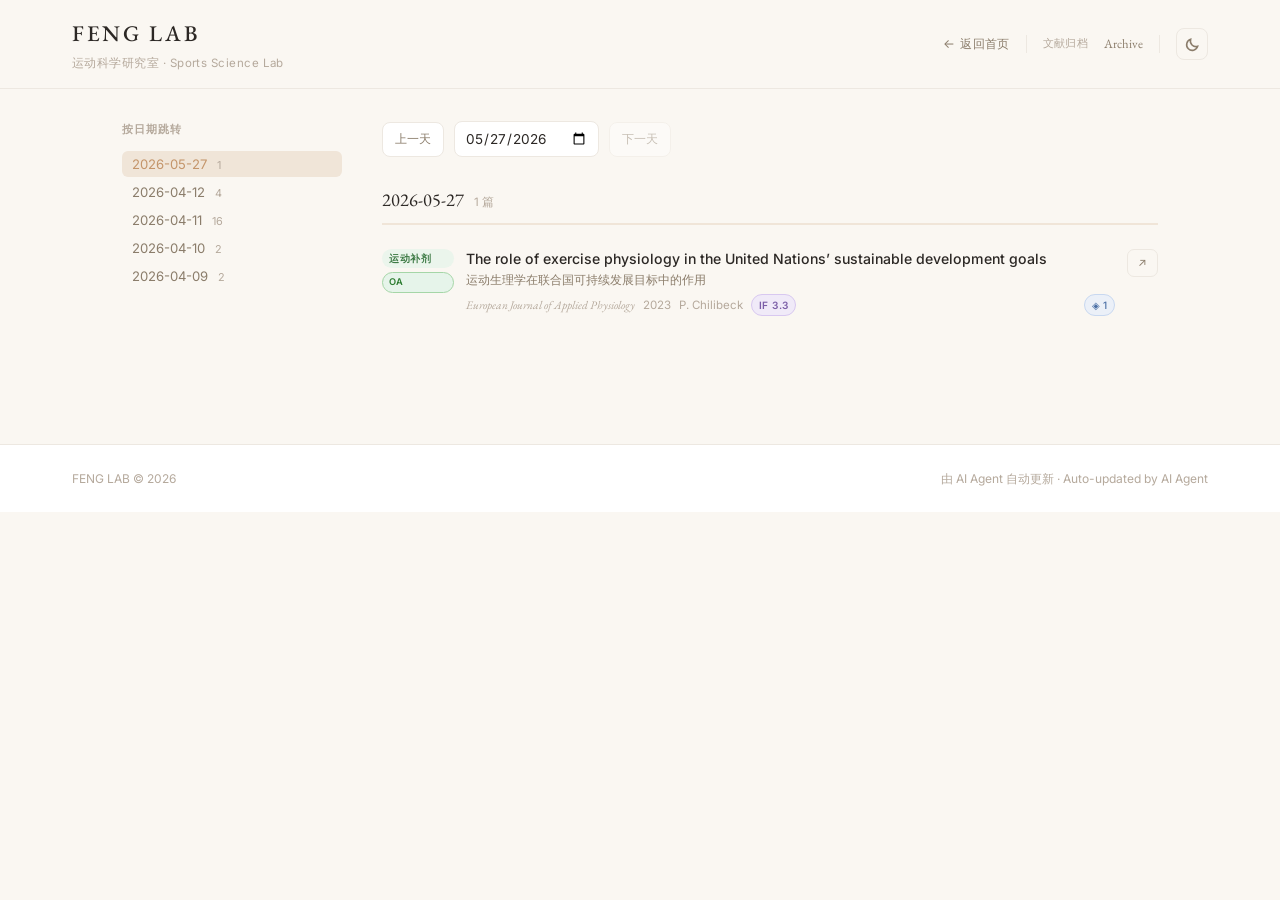
==== commit 188b919e: "feat: 6-paper daily cap, today-only homepage, date-indexed archive" ====
--- a/archive.html
+++ b/archive.html
@@ -17,7 +17,7 @@
       margin: 0 auto;
       padding: 32px 32px 80px;
       display: grid;
-      grid-template-columns: 180px 1fr;
+      grid-template-columns: 220px 1fr;
       gap: 40px;
       align-items: start;
     }
@@ -44,16 +44,22 @@
       gap: 2px;
     }
 
-    .archive-nav-list a {
+    .archive-nav-list button {
       display: block;
+      width: 100%;
+      border: 0;
       font-size: 0.82rem;
       color: var(--text-sub);
-      text-decoration: none;
+      text-align: left;
+      font-family: var(--font-sans);
+      background: transparent;
       padding: 5px 10px;
       border-radius: 6px;
+      cursor: pointer;
       transition: all 0.15s;
     }
-    .archive-nav-list a:hover {
+    .archive-nav-list button:hover,
+    .archive-nav-list button.active {
       background: var(--primary-light);
       color: var(--primary);
     }
@@ -66,41 +72,47 @@
     /* Main content */
     .archive-main {}
 
-    .archive-search-bar {
+    .archive-controls {
       margin-bottom: 28px;
-      position: relative;
-      display: flex;
+      display: flex;
+      gap: 10px;
       align-items: center;
-    }
-    .archive-search-bar .search-icon {
-      position: absolute;
-      left: 12px;
-      width: 14px;
-      height: 14px;
-      color: var(--text-muted);
-    }
-    .archive-search-bar input {
+      flex-wrap: wrap;
+    }
+    .archive-date-input {
       font-family: var(--font-sans);
       font-size: 0.85rem;
-      width: 100%;
       background: var(--card-bg);
       border: 1px solid var(--border);
-      border-radius: 10px;
-      padding: 10px 14px 10px 36px;
+      border-radius: 8px;
+      padding: 8px 10px;
       outline: none;
       color: var(--text-main);
       transition: border-color 0.2s, box-shadow 0.2s;
     }
-    .archive-search-bar input::placeholder { color: var(--text-muted); }
-    .archive-search-bar input:focus {
+    .archive-date-input:focus {
       border-color: var(--primary);
       box-shadow: 0 0 0 3px rgba(196,149,106,0.12);
     }
+    .archive-day-btn {
+      font-family: var(--font-sans);
+      font-size: 0.78rem;
+      color: var(--text-sub);
+      background: var(--card-bg);
+      border: 1px solid var(--border);
+      border-radius: 8px;
+      padding: 8px 12px;
+      cursor: pointer;
+    }
+    .archive-day-btn:disabled {
+      opacity: 0.45;
+      cursor: not-allowed;
+    }
 
     /* Month group */
     .archive-group { margin-bottom: 36px; }
 
-    .archive-month-header {
+    .archive-day-header {
       display: flex;
       align-items: baseline;
       gap: 10px;
@@ -109,13 +121,13 @@
       border-bottom: 2px solid var(--primary-light);
     }
 
-    .archive-month-label {
+    .archive-day-label {
       font-family: var(--font-serif);
       font-size: 1.15rem;
       color: var(--text-main);
     }
 
-    .archive-month-count {
+    .archive-day-count {
       font-size: 0.72rem;
       color: var(--text-muted);
     }
@@ -246,17 +258,16 @@
   <div class="archive-layout">
     <!-- Sidebar nav -->
     <aside class="archive-nav">
-      <div class="archive-nav-title">按月跳转</div>
+      <div class="archive-nav-title">按日期跳转</div>
       <ul class="archive-nav-list" id="archiveNavList"></ul>
     </aside>
 
     <!-- Main -->
     <div class="archive-main">
-      <div class="archive-search-bar">
-        <svg class="search-icon" viewBox="0 0 16 16" fill="none" stroke="currentColor" stroke-width="1.8">
-          <circle cx="6.5" cy="6.5" r="4.5"/><path d="M10.5 10.5 L14 14"/>
-        </svg>
-        <input type="search" id="archiveSearch" placeholder="搜索全部归档文献…" autocomplete="off" />
+      <div class="archive-controls">
+        <button class="archive-day-btn" id="prevDayBtn">上一天</button>
+        <input type="date" id="archiveDateInput" class="archive-date-input" />
+        <button class="archive-day-btn" id="nextDayBtn">下一天</button>
       </div>
       <div id="archiveContent">
         <div class="loading">正在加载归档 / Loading archive…</div>
@@ -280,23 +291,9 @@
       preprint:     { zh: '预印本',   cls: 'tag-preprint'     },
     };
 
-    let allPapers = [];
-
-    function formatMonth(ym) {
-      const [y, m] = ym.split('-');
-      const months = ['一','二','三','四','五','六','七','八','九','十','十一','十二'];
-      return `${y} 年 ${months[+m - 1]} 月`;
-    }
-
-    function groupByMonth(papers) {
-      const groups = {};
-      for (const p of papers) {
-        const ym = (p.date_added || '').slice(0, 7) || 'unknown';
-        if (!groups[ym]) groups[ym] = [];
-        groups[ym].push(p);
-      }
-      return groups;
-    }
+    let archiveDates = {};
+    let sortedDates = [];
+    let selectedDate = '';
 
     function buildRow(p) {
       const cat = CAT[p.category] || { zh: p.category, cls: '' };
@@ -332,62 +329,84 @@
 </div>`;
     }
 
-    function renderArchive(papers) {
-      const groups = groupByMonth(papers);
-      const months = Object.keys(groups).sort((a, b) => b.localeCompare(a));
-
-      if (months.length === 0) {
+    function getHashDate() {
+      const params = new URLSearchParams((location.hash || '').replace(/^#/, ''));
+      return params.get('date') || '';
+    }
+
+    function setSelectedDate(date) {
+      if (!archiveDates[date]) return;
+      selectedDate = date;
+      location.hash = `date=${date}`;
+      renderArchive();
+    }
+
+    function renderArchive() {
+      if (sortedDates.length === 0) {
         document.getElementById('archiveContent').innerHTML =
           '<div class="archive-empty">暂无文献 / No papers found.</div>';
         return;
       }
 
-      // Sidebar nav
-      document.getElementById('archiveNavList').innerHTML = months.map(ym => `
+      document.getElementById('archiveNavList').innerHTML = sortedDates.map(date => `
         <li>
-          <a href="#month-${ym}">
-            ${formatMonth(ym)}
-            <span class="nav-count">${groups[ym].length}</span>
-          </a>
+          <button type="button" class="${date === selectedDate ? 'active' : ''}" onclick="setSelectedDate('${date}')">
+            ${date}
+            <span class="nav-count">${(archiveDates[date] || []).length}</span>
+          </button>
         </li>`).join('');
 
-      // Main content
-      document.getElementById('archiveContent').innerHTML = months.map(ym => `
-        <div class="archive-group" id="month-${ym}">
-          <div class="archive-month-header">
-            <span class="archive-month-label">${formatMonth(ym)}</span>
-            <span class="archive-month-count">${groups[ym].length} 篇</span>
+      const papers = archiveDates[selectedDate] || [];
+      document.getElementById('archiveDateInput').value = selectedDate;
+      document.getElementById('archiveContent').innerHTML = `
+        <div class="archive-group">
+          <div class="archive-day-header">
+            <span class="archive-day-label">${selectedDate}</span>
+            <span class="archive-day-count">${papers.length} 篇</span>
           </div>
-          ${groups[ym].map(buildRow).join('')}
-        </div>`).join('');
+          ${papers.length ? papers.map(buildRow).join('') : '<div class="archive-empty">该日期暂无文献</div>'}
+        </div>`;
+
+      const index = sortedDates.indexOf(selectedDate);
+      document.getElementById('prevDayBtn').disabled = index >= sortedDates.length - 1;
+      document.getElementById('nextDayBtn').disabled = index <= 0;
     }
 
     async function loadArchive() {
       const base = location.pathname.replace(/\/[^/]*$/, '');
-      const res  = await fetch(base + '/data/papers.json');
+      const res  = await fetch(base + '/data/archive.json');
       const json = await res.json();
-      allPapers  = json.papers || [];
-      document.title = `文献归档 (${allPapers.length}) · FENG LAB`;
-      renderArchive(allPapers);
-    }
-
-    // Search
-    let timer = null;
-    document.getElementById('archiveSearch').addEventListener('input', function() {
-      clearTimeout(timer);
-      timer = setTimeout(() => {
-        const q = this.value.trim().toLowerCase();
-        if (!q) { renderArchive(allPapers); return; }
-        const filtered = allPapers.filter(p =>
-          (p.title_en   || '').toLowerCase().includes(q) ||
-          (p.title_zh   || '').toLowerCase().includes(q) ||
-          (p.abstract_en|| '').toLowerCase().includes(q) ||
-          (p.abstract_zh|| '').toLowerCase().includes(q) ||
-          (p.authors    || []).join(' ').toLowerCase().includes(q) ||
-          (p.journal    || '').toLowerCase().includes(q)
-        );
-        renderArchive(filtered);
-      }, 280);
+      archiveDates = json.dates || {};
+      sortedDates = Object.keys(archiveDates).sort((a, b) => b.localeCompare(a));
+      const hashDate = getHashDate();
+      selectedDate = archiveDates[hashDate] ? hashDate : (sortedDates[0] || '');
+      if (selectedDate && hashDate !== selectedDate) {
+        history.replaceState(null, '', `#date=${selectedDate}`);
+      }
+      document.title = `文献归档 (${sortedDates.length}) · FENG LAB`;
+      renderArchive();
+    }
+
+    document.getElementById('archiveDateInput').addEventListener('change', function() {
+      setSelectedDate(this.value);
+    });
+
+    document.getElementById('prevDayBtn').addEventListener('click', () => {
+      const index = sortedDates.indexOf(selectedDate);
+      if (index >= 0 && index < sortedDates.length - 1) setSelectedDate(sortedDates[index + 1]);
+    });
+
+    document.getElementById('nextDayBtn').addEventListener('click', () => {
+      const index = sortedDates.indexOf(selectedDate);
+      if (index > 0) setSelectedDate(sortedDates[index - 1]);
+    });
+
+    window.addEventListener('hashchange', () => {
+      const date = getHashDate();
+      if (archiveDates[date]) {
+        selectedDate = date;
+        renderArchive();
+      }
     });
 
     loadArchive();
--- a/style.css
+++ b/style.css
@@ -155,48 +155,108 @@
 
 /* ─── Hero ───────────────────────────────────────────────── */
 .hero {
-  text-align: center;
-  padding: 56px 32px 36px;
   border-bottom: 1px solid var(--border);
+  padding: 0;
+}
+
+.hero-inner {
+  max-width: 1200px;
+  margin: 0 auto;
+  padding: 44px 32px 40px;
+  display: flex;
+  align-items: center;
+  justify-content: space-between;
+  gap: 40px;
+}
+
+.hero-left { flex: 1; min-width: 0; }
+
+.hero-eyebrow {
+  display: flex;
+  align-items: center;
+  gap: 10px;
+  font-size: 0.7rem;
+  font-weight: 500;
+  letter-spacing: 0.14em;
+  text-transform: uppercase;
+  color: var(--primary);
+  margin-bottom: 14px;
+}
+
+.hero-eyebrow::before {
+  content: '';
+  display: block;
+  width: 28px;
+  height: 2px;
+  background: var(--primary);
+  flex-shrink: 0;
 }
 
 .hero h1 {
   font-family: var(--font-serif);
   font-size: 2.6rem;
   font-weight: 400;
-  letter-spacing: 0.02em;
+  letter-spacing: 0.01em;
   color: var(--text-main);
-  margin-bottom: 6px;
-}
-
-.hero p {
-  font-size: 0.9rem;
-  color: var(--text-sub);
+  line-height: 1.15;
+  margin-bottom: 10px;
+}
+
+.hero-sub {
+  font-size: 0.84rem;
+  color: var(--text-sub);
+  letter-spacing: 0.05em;
+  line-height: 1.6;
+}
+
+/* Hero stats cards on the right */
+.hero-stats {
+  display: flex;
+  gap: 12px;
+  flex-shrink: 0;
+}
+
+.hero-stat {
+  text-align: center;
+  padding: 18px 20px;
+  background: var(--card-bg);
+  border: 1px solid var(--border);
+  border-radius: var(--radius);
+  box-shadow: var(--shadow);
+  min-width: 88px;
+}
+
+.hero-stat-value {
+  font-family: var(--font-serif);
+  font-size: 1.9rem;
+  font-weight: 400;
+  color: var(--primary);
+  line-height: 1;
+  margin-bottom: 5px;
+}
+
+.hero-stat-label {
+  font-size: 0.66rem;
+  color: var(--text-muted);
   letter-spacing: 0.06em;
-}
-
-.hero-desc {
-  margin-top: 10px;
-  font-size: 0.78rem !important;
-  color: var(--text-muted) !important;
-  letter-spacing: 0.08em !important;
+  text-transform: uppercase;
+  white-space: nowrap;
 }
 
 /* ─── Filter Bar ─────────────────────────────────────────── */
 .filter-wrap {
   max-width: 1200px;
   margin: 0 auto;
-  padding: 24px 32px 0;
+  padding: 20px 32px 0;
   display: flex;
   align-items: center;
   justify-content: space-between;
-  flex-wrap: wrap;
   gap: 12px;
 }
 
 .filter-bar {
   display: flex;
-  gap: 8px;
+  gap: 6px;
   flex-wrap: wrap;
 }
 
@@ -336,23 +396,23 @@
   display: flex;
   align-items: flex-start;
   justify-content: space-between;
-  gap: 12px;
+  gap: 10px;
 }
 
 .card-tags {
   display: flex;
   flex-wrap: wrap;
-  gap: 6px;
+  gap: 5px;
   align-items: center;
 }
 
 .card-tag {
   flex-shrink: 0;
-  font-size: 0.68rem;
-  font-weight: 500;
-  letter-spacing: 0.05em;
+  font-size: 0.65rem;
+  font-weight: 600;
+  letter-spacing: 0.06em;
   text-transform: uppercase;
-  padding: 4px 10px;
+  padding: 3px 9px;
   border-radius: 100px;
   background: var(--primary-light);
   color: var(--primary);
@@ -364,19 +424,28 @@
 
 /* OA Badge */
 .oa-badge {
-  font-size: 0.63rem;
+  font-size: 0.6rem;
   font-weight: 600;
   letter-spacing: 0.06em;
   text-transform: uppercase;
-  padding: 3px 8px;
+  padding: 2px 7px;
   border-radius: 100px;
   background: #E6F4EA;
   color: #2E7D32;
   border: 1px solid #A5D6A7;
 }
 
+/* Card top-right: bookmark + date stacked */
+.card-top-right {
+  display: flex;
+  flex-direction: column;
+  align-items: flex-end;
+  gap: 6px;
+  flex-shrink: 0;
+}
+
 .card-date {
-  font-size: 0.72rem;
+  font-size: 0.68rem;
   color: var(--text-muted);
   white-space: nowrap;
 }
@@ -509,15 +578,17 @@
 .card-footer {
   display: flex;
   align-items: center;
-  justify-content: flex-end;
+  justify-content: space-between;
   margin-top: auto;
-  padding-top: 4px;
+  padding-top: 6px;
+  gap: 8px;
 }
 
 .card-actions {
   display: flex;
-  gap: 8px;
-  align-items: center;
+  gap: 6px;
+  align-items: center;
+  flex-wrap: wrap;
 }
 
 /* Shared button base */
@@ -564,9 +635,9 @@
 
 /* ─── Deep Read Section (homepage preview) ───────────────── */
 .deep-read-section {
-  background: linear-gradient(to bottom, #F5EFE6, var(--bg));
+  background: var(--bg);
   border-bottom: 1px solid var(--border);
-  padding: 36px 0 40px;
+  padding: 24px 0;
 }
 
 .dr-container {
@@ -575,84 +646,91 @@
   padding: 0 32px;
 }
 
+/* Editorial label row */
 .dr-section-header {
   display: flex;
   align-items: center;
-  gap: 14px;
-  margin-bottom: 20px;
-}
-
-.dr-section-icon {
-  font-size: 1.6rem;
+  gap: 10px;
+  margin-bottom: 14px;
+}
+
+.dr-section-label {
+  font-size: 0.66rem;
+  font-weight: 600;
+  letter-spacing: 0.14em;
+  text-transform: uppercase;
   color: var(--primary);
-  line-height: 1;
-}
-
-.dr-section-title {
-  font-family: var(--font-serif);
-  font-size: 1.2rem;
-  color: var(--text-main);
-  letter-spacing: 0.04em;
-}
-
-.dr-section-sub {
-  font-size: 0.72rem;
-  color: var(--text-muted);
-  margin-top: 2px;
+}
+
+.dr-section-label-divider {
+  flex: 1;
+  height: 1px;
+  background: var(--border);
+}
+
+.dr-section-link {
+  font-size: 0.7rem;
+  color: var(--text-muted);
+  text-decoration: none;
   letter-spacing: 0.03em;
-}
-
-/* Preview card — title + CTA only */
+  transition: color 0.2s;
+}
+.dr-section-link:hover { color: var(--primary); }
+
+/* Preview card — accent border left */
 .dr-preview-card {
   background: var(--card-bg);
   border: 1px solid var(--border);
+  border-left: 3px solid var(--primary);
   border-radius: var(--radius);
-  padding: 24px 28px;
+  padding: 20px 24px;
   box-shadow: var(--shadow);
   display: flex;
   align-items: center;
   justify-content: space-between;
-  gap: 24px;
-  transition: box-shadow 0.25s ease;
+  gap: 28px;
+  transition: box-shadow 0.25s ease, transform 0.25s ease;
 }
 
 .dr-preview-card:hover {
   box-shadow: var(--shadow-hover);
-}
-
-.dr-preview-meta { flex: 1; }
+  transform: translateY(-1px);
+}
+
+.dr-preview-meta { flex: 1; min-width: 0; }
 
 .dr-preview-badges {
   display: flex;
   gap: 8px;
   align-items: center;
-  margin-bottom: 10px;
+  margin-bottom: 8px;
+  flex-wrap: wrap;
 }
 
 .dr-if {
-  font-size: 0.68rem;
+  font-size: 0.63rem;
   font-weight: 600;
   color: #7B5EA7;
   background: #F0EAF8;
   border: 1px solid #D8C8F0;
-  padding: 3px 9px;
+  padding: 2px 8px;
   border-radius: 100px;
   letter-spacing: 0.04em;
 }
 
 .dr-preview-title-en {
   font-family: var(--font-serif);
-  font-size: 1.1rem;
+  font-size: 1.08rem;
   font-weight: 500;
   color: var(--text-main);
-  line-height: 1.45;
-  margin-bottom: 6px;
+  line-height: 1.42;
+  margin-bottom: 5px;
 }
 
 .dr-preview-title-zh {
-  font-size: 0.88rem;
-  color: var(--text-sub);
-  line-height: 1.55;
+  font-size: 0.86rem;
+  color: var(--text-sub);
+  line-height: 1.5;
 }
 
 .dr-preview-cta {
@@ -660,21 +738,26 @@
   align-items: center;
   gap: 6px;
   flex-shrink: 0;
-  background: var(--primary);
-  color: #fff;
-  font-size: 0.82rem;
+  background: transparent;
+  color: var(--primary);
+  border: 1.5px solid var(--primary);
+  font-size: 0.8rem;
   font-family: var(--font-sans);
-  padding: 10px 20px;
+  padding: 9px 18px;
   border-radius: 8px;
   text-decoration: none;
   white-space: nowrap;
-  transition: background 0.2s;
-}
-
-.dr-preview-cta:hover { background: #a87a54; }
+  transition: all 0.2s;
+  font-weight: 500;
+}
+
+.dr-preview-cta:hover {
+  background: var(--primary);
+  color: #fff;
+}
 
 @media (max-width: 640px) {
-  .dr-preview-card { flex-direction: column; align-items: flex-start; }
+  .dr-preview-card { flex-direction: column; align-items: flex-start; gap: 14px; }
   .dr-preview-cta { width: 100%; justify-content: center; }
 }
 
@@ -877,26 +960,29 @@
   display: inline-flex;
   align-items: center;
   justify-content: center;
-  width: 32px;
-  height: 32px;
-  border-radius: 7px;
+  width: 26px;
+  height: 26px;
+  border-radius: 6px;
   cursor: pointer;
   background: transparent;
-  border: 1px solid var(--border);
-  color: var(--text-muted);
-  font-size: 1rem;
-  transition: all 0.2s;
+  border: 1px solid transparent;
+  color: var(--border);
+  font-size: 0.95rem;
+  transition: all 0.18s;
   flex-shrink: 0;
+  line-height: 1;
 }
 .btn-bookmark:hover {
-  border-color: #D4A843;
   color: #D4A843;
+  border-color: #E8CC8A;
+  background: #FDFAF2;
 }
 .btn-bookmark.bookmarked {
-  background: #FDF3E7;
-  border-color: #D4A843;
   color: #D4A843;
-}
+  border-color: #E8CC8A;
+  background: #FDF8EE;
+}
+[data-theme="dark"] .btn-bookmark:hover,
 [data-theme="dark"] .btn-bookmark.bookmarked {
   background: #2A2010;
 }
@@ -971,33 +1057,31 @@
 .btn-clear-bookmarks:hover { border-color: #E57373; color: #E57373; }
 
 /* ─── Stats Chart Section ────────────────────────────────── */
-.stats-toggle-wrap {
-  max-width: 1200px;
-  margin: 16px auto 0;
-  padding: 0 32px;
-}
+.stats-toggle-wrap { display: none; } /* removed — toggle now lives in filter-right */
 
 .stats-toggle-btn {
   display: inline-flex;
   align-items: center;
-  gap: 6px;
-  font-size: 0.75rem;
+  gap: 5px;
+  font-size: 0.74rem;
   color: var(--text-muted);
   background: transparent;
   border: 1px solid var(--border);
   border-radius: 8px;
-  padding: 6px 14px;
+  padding: 6px 12px;
   cursor: pointer;
   transition: all 0.2s;
   font-family: var(--font-sans);
+  white-space: nowrap;
 }
 .stats-toggle-btn:hover { border-color: var(--primary); color: var(--primary); }
-.stats-toggle-btn svg { width: 13px; height: 13px; }
+.stats-toggle-btn.active { border-color: var(--primary); color: var(--primary); background: var(--primary-light); }
+.stats-toggle-btn svg { width: 12px; height: 12px; }
 
 .stats-section {
   display: none;
   max-width: 1200px;
-  margin: 12px auto 0;
+  margin: 0 auto;
   padding: 0 32px;
 }
 .stats-section.show { display: block; }
@@ -1073,29 +1157,35 @@
 }
 
 /* ─── Responsive ─────────────────────────────────────────── */
+@media (max-width: 900px) {
+  .hero-stats { display: none; }
+}
+
 @media (max-width: 768px) {
   .header-inner { padding: 12px 16px; gap: 8px; }
   .logo-sub { display: none; }
   .update-label { display: none; }
-  .hero { padding: 32px 16px 24px; }
-  .hero h1 { font-size: 1.8rem; }
-  .filter-wrap { padding: 16px 16px 0; flex-direction: column; align-items: stretch; }
+  .update-date { display: none; }
+  .hero-inner { padding: 32px 16px 28px; }
+  .hero h1 { font-size: 2rem; }
+  .hero-sub { font-size: 0.8rem; }
+  .filter-wrap { padding: 16px 16px 0; flex-direction: column; align-items: stretch; gap: 10px; }
   .filter-bar {
     flex-wrap: nowrap;
     overflow-x: auto;
     -webkit-overflow-scrolling: touch;
-    padding-bottom: 4px;
+    padding-bottom: 2px;
     scrollbar-width: none;
   }
   .filter-bar::-webkit-scrollbar { display: none; }
-  .filter-right { width: 100%; }
-  .search-input { width: 100%; }
-  .search-wrap { width: 100%; flex: 1; }
+  .filter-right { width: 100%; justify-content: space-between; }
+  .search-input { width: 160px; }
+  .search-wrap { flex: 1; max-width: 240px; }
+  .stats-toggle-btn { display: none; }  /* hide stats on mobile */
   .container { padding: 16px 16px 60px; }
   .grid { grid-template-columns: 1fr; gap: 12px; }
   .footer-inner { flex-direction: column; gap: 8px; text-align: center; padding: 16px; }
   .export-bar { padding: 0 16px; }
-  .stats-toggle-wrap { padding: 0 16px; }
   .stats-section { padding: 0 16px; }
   .stats-grid { grid-template-columns: 1fr; }
   .stats-chart-wrap { height: 180px; }
@@ -1104,7 +1194,8 @@
 
 @media (max-width: 480px) {
   .header-inner { padding: 10px 14px; }
-  .hero h1 { font-size: 1.6rem; }
-  .card { padding: 18px; }
-  .card-actions { flex-wrap: wrap; gap: 6px; }
-}
+  .hero h1 { font-size: 1.7rem; }
+  .hero-eyebrow { font-size: 0.64rem; }
+  .card { padding: 16px; }
+  .btn-read, .btn-doi, .btn-cite { padding: 5px 10px; font-size: 0.72rem; }
+}
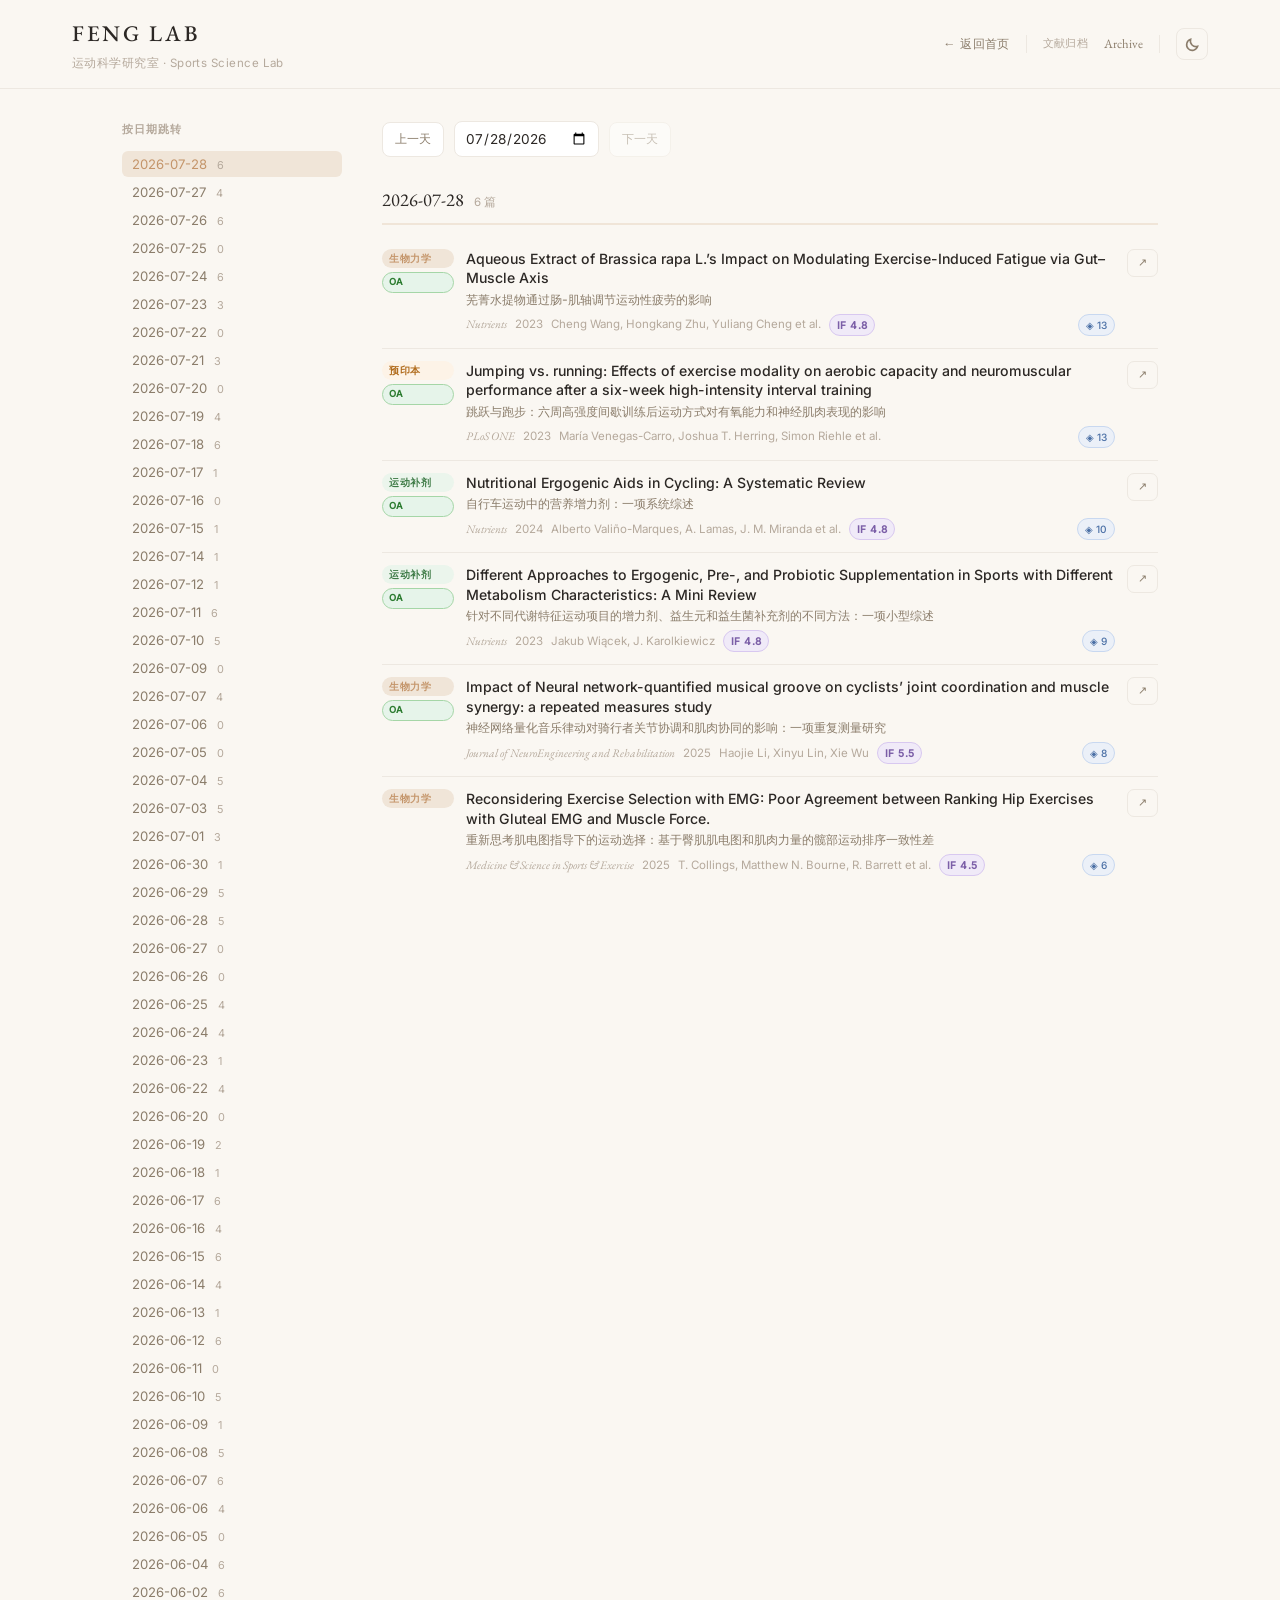
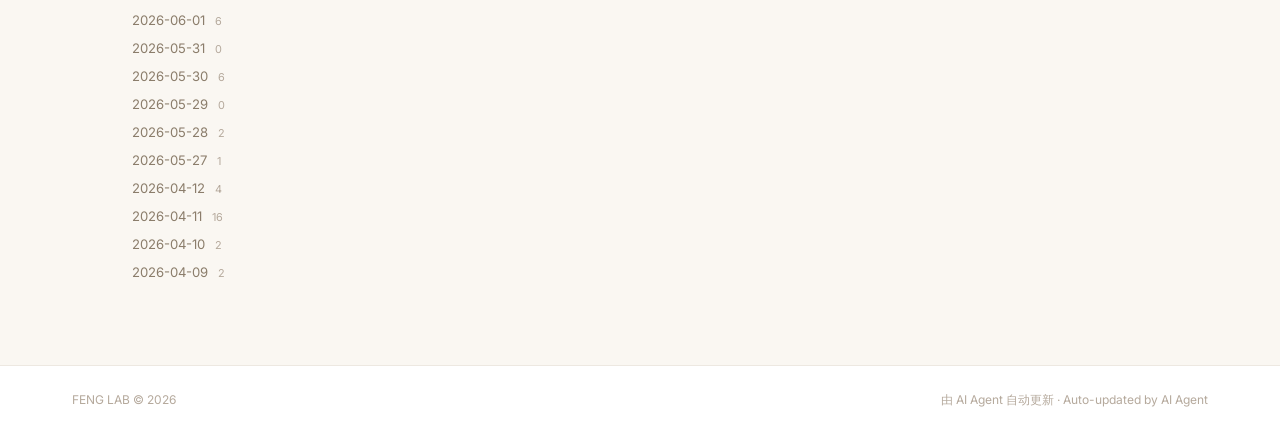
==== commit fc7fd93b: "feat(web): self-host assets, search the whole archive, fix keyboard access Every page pulled fonts f" ====
--- a/archive.html
+++ b/archive.html
@@ -4,12 +4,13 @@
   <meta charset="UTF-8" />
   <meta name="viewport" content="width=device-width, initial-scale=1.0" />
   <title>文献归档 · FENG LAB</title>
-  <link rel="preconnect" href="https://fonts.googleapis.com" />
-  <link href="https://fonts.googleapis.com/css2?family=EB+Garamond:ital,wght@0,400;0,500;1,400&family=Inter:wght@300;400;500&display=swap" rel="stylesheet" />
+  <link rel="preload" href="assets/fonts/eb-garamond-latin.woff2" as="font" type="font/woff2" crossorigin />
+  <link rel="preload" href="assets/fonts/inter-latin.woff2" as="font" type="font/woff2" crossorigin />
   <link rel="stylesheet" href="style.css" />
   <script>
-    // Apply saved theme before render to avoid flash
-    (function(){ if(localStorage.getItem('feng-lab-theme')==='dark') document.documentElement.setAttribute('data-theme','dark'); })();
+    // Apply saved theme before render to avoid flash. No stored value ⇒ CSS
+    // falls back to prefers-color-scheme.
+    (function(){ var t=localStorage.getItem('feng-lab-theme'); if(t==='dark'||t==='light') document.documentElement.setAttribute('data-theme',t); })();
   </script>
   <style>
     .archive-layout {
@@ -86,7 +87,6 @@
       border: 1px solid var(--border);
       border-radius: 8px;
       padding: 8px 10px;
-      outline: none;
       color: var(--text-main);
       transition: border-color 0.2s, box-shadow 0.2s;
     }
@@ -143,7 +143,16 @@
       transition: background 0.15s;
     }
     .archive-row:last-child { border-bottom: none; }
-    .archive-row:hover { background: #FDFAF6; border-radius: 8px; padding-left: 8px; }
+    .archive-row:hover { background: var(--row-hover-bg); border-radius: 8px; padding-left: 8px; }
+
+    /* Row the visitor arrived at from a global search hit */
+    .archive-row.archive-row-hit {
+      background: var(--primary-light);
+      border-radius: 8px;
+      padding-left: 8px;
+      box-shadow: inset 3px 0 0 var(--primary);
+      scroll-margin-top: 100px;
+    }
 
     .archive-row-tags {
       display: flex;
@@ -242,11 +251,11 @@
         <span class="update-label">文献归档</span>
         <span class="update-date">Archive</span>
         <div class="header-divider"></div>
-        <button class="theme-toggle" id="themeToggle" title="切换深色模式">
-          <svg class="icon-moon" viewBox="0 0 16 16" fill="none" stroke="currentColor" stroke-width="1.7">
+        <button class="theme-toggle" id="themeToggle" title="切换深色模式" aria-label="切换深色模式">
+          <svg class="icon-moon" viewBox="0 0 16 16" fill="none" stroke="currentColor" stroke-width="1.7" aria-hidden="true">
             <path d="M13.5 10A6 6 0 0 1 6 2.5a6 6 0 1 0 7.5 7.5z"/>
           </svg>
-          <svg class="icon-sun" viewBox="0 0 16 16" fill="none" stroke="currentColor" stroke-width="1.7">
+          <svg class="icon-sun" viewBox="0 0 16 16" fill="none" stroke="currentColor" stroke-width="1.7" aria-hidden="true">
             <circle cx="8" cy="8" r="3"/>
             <path d="M8 1v2M8 13v2M1 8h2M13 8h2M3.1 3.1l1.4 1.4M11.5 11.5l1.4 1.4M3.1 12.9l1.4-1.4M11.5 4.5l1.4-1.4"/>
           </svg>
@@ -310,7 +319,7 @@
         ((p.authors || []).length > 3 ? ' et al.' : '');
 
       return `
-<div class="archive-row">
+<div class="archive-row" data-id="${p.id || ''}">
   <div class="archive-row-tags">
     <span class="archive-row-cat ${cat.cls}">${cat.zh}</span>
     ${oaTag}
@@ -334,6 +343,21 @@
       return params.get('date') || '';
     }
 
+    // `#date=…&p=<paper id>` — set by a global search hit on the homepage
+    function getHashPaper() {
+      const params = new URLSearchParams((location.hash || '').replace(/^#/, ''));
+      return params.get('p') || '';
+    }
+
+    function highlightHashPaper() {
+      const id = getHashPaper();
+      if (!id) return;
+      const row = document.querySelector(`.archive-row[data-id="${CSS.escape(id)}"]`);
+      if (!row) return;
+      row.classList.add('archive-row-hit');
+      row.scrollIntoView({ block: 'center', behavior: 'smooth' });
+    }
+
     function setSelectedDate(date) {
       if (!archiveDates[date]) return;
       selectedDate = date;
@@ -370,6 +394,8 @@
       const index = sortedDates.indexOf(selectedDate);
       document.getElementById('prevDayBtn').disabled = index >= sortedDates.length - 1;
       document.getElementById('nextDayBtn').disabled = index <= 0;
+
+      highlightHashPaper();
     }
 
     async function loadArchive() {
@@ -411,18 +437,17 @@
 
     loadArchive();
 
-    // Dark mode toggle
+    // Dark mode toggle — an explicit choice always beats the OS setting
     const themeBtn = document.getElementById('themeToggle');
     if (themeBtn) {
       themeBtn.addEventListener('click', () => {
-        const isDark = document.documentElement.getAttribute('data-theme') === 'dark';
-        if (isDark) {
-          document.documentElement.removeAttribute('data-theme');
-          localStorage.setItem('feng-lab-theme', 'light');
-        } else {
-          document.documentElement.setAttribute('data-theme', 'dark');
-          localStorage.setItem('feng-lab-theme', 'dark');
-        }
+        const attr = document.documentElement.getAttribute('data-theme');
+        const isDark = attr
+          ? attr === 'dark'
+          : window.matchMedia('(prefers-color-scheme: dark)').matches;
+        const next = isDark ? 'light' : 'dark';
+        document.documentElement.setAttribute('data-theme', next);
+        localStorage.setItem('feng-lab-theme', next);
       });
     }
   </script>
--- a/style.css
+++ b/style.css
@@ -1,3 +1,68 @@
+/* ─── Local Fonts ───────────────────────────────────────────
+   Self-hosted latin / latin-ext woff2 subsets. No external CDN:
+   fonts.googleapis.com is unreachable or very slow from mainland China.
+   CJK is intentionally NOT bundled — the system stack handles it. */
+@font-face {
+  font-family: 'EB Garamond';
+  font-style: normal;
+  font-weight: 400 500;
+  font-display: swap;
+  src: url('assets/fonts/eb-garamond-latin.woff2') format('woff2');
+  unicode-range: U+0000-00FF, U+0131, U+0152-0153, U+02BB-02BC, U+02C6, U+02DA, U+02DC,
+                 U+0304, U+0308, U+0329, U+2000-206F, U+20AC, U+2122, U+2191, U+2193,
+                 U+2212, U+2215, U+FEFF, U+FFFD;
+}
+@font-face {
+  font-family: 'EB Garamond';
+  font-style: normal;
+  font-weight: 400 500;
+  font-display: swap;
+  src: url('assets/fonts/eb-garamond-latin-ext.woff2') format('woff2');
+  unicode-range: U+0100-02BA, U+02BD-02C5, U+02C7-02CC, U+02CE-02D7, U+02DD-02FF,
+                 U+0304, U+0308, U+0329, U+1D00-1DBF, U+1E00-1E9F, U+1EF2-1EFF, U+2020,
+                 U+20A0-20AB, U+20AD-20C0, U+2113, U+2C60-2C7F, U+A720-A7FF;
+}
+@font-face {
+  font-family: 'EB Garamond';
+  font-style: italic;
+  font-weight: 400 500;
+  font-display: swap;
+  src: url('assets/fonts/eb-garamond-italic-latin.woff2') format('woff2');
+  unicode-range: U+0000-00FF, U+0131, U+0152-0153, U+02BB-02BC, U+02C6, U+02DA, U+02DC,
+                 U+0304, U+0308, U+0329, U+2000-206F, U+20AC, U+2122, U+2191, U+2193,
+                 U+2212, U+2215, U+FEFF, U+FFFD;
+}
+@font-face {
+  font-family: 'EB Garamond';
+  font-style: italic;
+  font-weight: 400 500;
+  font-display: swap;
+  src: url('assets/fonts/eb-garamond-italic-latin-ext.woff2') format('woff2');
+  unicode-range: U+0100-02BA, U+02BD-02C5, U+02C7-02CC, U+02CE-02D7, U+02DD-02FF,
+                 U+0304, U+0308, U+0329, U+1D00-1DBF, U+1E00-1E9F, U+1EF2-1EFF, U+2020,
+                 U+20A0-20AB, U+20AD-20C0, U+2113, U+2C60-2C7F, U+A720-A7FF;
+}
+@font-face {
+  font-family: 'Inter';
+  font-style: normal;
+  font-weight: 300 500;
+  font-display: swap;
+  src: url('assets/fonts/inter-latin.woff2') format('woff2');
+  unicode-range: U+0000-00FF, U+0131, U+0152-0153, U+02BB-02BC, U+02C6, U+02DA, U+02DC,
+                 U+0304, U+0308, U+0329, U+2000-206F, U+20AC, U+2122, U+2191, U+2193,
+                 U+2212, U+2215, U+FEFF, U+FFFD;
+}
+@font-face {
+  font-family: 'Inter';
+  font-style: normal;
+  font-weight: 300 500;
+  font-display: swap;
+  src: url('assets/fonts/inter-latin-ext.woff2') format('woff2');
+  unicode-range: U+0100-02BA, U+02BD-02C5, U+02C7-02CC, U+02CE-02D7, U+02DD-02FF,
+                 U+0304, U+0308, U+0329, U+1D00-1DBF, U+1E00-1E9F, U+1EF2-1EFF, U+2020,
+                 U+20A0-20AB, U+20AD-20C0, U+2113, U+2C60-2C7F, U+A720-A7FF;
+}
+
 /* ─── Variables ─────────────────────────────────────────── */
 :root {
   --bg:          #FAF7F2;
@@ -11,11 +76,28 @@
   --shadow:      0 1px 3px rgba(44,40,37,0.06), 0 4px 16px rgba(44,40,37,0.04);
   --shadow-hover: 0 4px 12px rgba(44,40,37,0.10), 0 8px 28px rgba(44,40,37,0.07);
   --radius:      12px;
-  --font-serif:  'EB Garamond', Georgia, serif;
-  --font-sans:   'Inter', -apple-system, sans-serif;
-}
-
-/* ─── Dark Mode ──────────────────────────────────────────── */
+  --font-serif:  'EB Garamond', Georgia, 'Songti SC', 'SimSun', serif;
+  --font-sans:   'Inter', -apple-system, BlinkMacSystemFont, 'Segoe UI',
+                 'PingFang SC', 'Microsoft YaHei', sans-serif;
+
+  /* Surface tints — one source of truth so dark mode only re-declares vars */
+  --header-bg:      #FAF7F2;
+  --dr-section-bg:  #FAF7F2;
+  --keyword-bg:     #FAF7F2;
+  --surface-tint:   #FDFCFA;
+  --row-hover-bg:   #FDFAF6;
+  --dsc-header-grad: linear-gradient(to right, #FAF5EE, #FFFFFF);
+  --bookmark-bg:    #FDF8EE;
+  --export-bg:      #FDF3E7;
+  --export-border:  #E8CC8A;
+  --export-text:    #9A7420;
+  color-scheme: light;
+}
+
+/* ─── Dark Mode ──────────────────────────────────────────────
+   Two signals: an explicit [data-theme] attribute (localStorage,
+   set by the inline script in <head>) always wins; when the user has
+   no stored preference the OS setting decides. */
 [data-theme="dark"] {
   --bg:          #181512;
   --card-bg:     #232018;
@@ -27,22 +109,45 @@
   --border:      #302A22;
   --shadow:      0 1px 3px rgba(0,0,0,0.35), 0 4px 16px rgba(0,0,0,0.25);
   --shadow-hover: 0 4px 12px rgba(0,0,0,0.45), 0 8px 28px rgba(0,0,0,0.35);
-}
-
-[data-theme="dark"] header {
-  background: rgba(24,21,18,0.92);
-}
-
-[data-theme="dark"] .deep-read-section {
-  background: linear-gradient(to bottom, #1E1A14, var(--bg));
-}
-
-[data-theme="dark"] .keyword {
-  background: #2A2520;
-}
-
-[data-theme="dark"] .search-input {
+
+  --header-bg:      rgba(24,21,18,0.92);
+  --dr-section-bg:  linear-gradient(to bottom, #1E1A14, #181512);
+  --keyword-bg:     #2A2520;
+  --surface-tint:   #1F1C16;
+  --row-hover-bg:   #201C16;
+  --dsc-header-grad: linear-gradient(to right, #2A2419, #232018);
+  --bookmark-bg:    #2A2010;
+  --export-bg:      #2A2010;
+  --export-border:  #5A4010;
+  --export-text:    #C4956A;
   color-scheme: dark;
+}
+
+@media (prefers-color-scheme: dark) {
+  :root:not([data-theme="light"]) {
+    --bg:          #181512;
+    --card-bg:     #232018;
+    --primary:     #C4956A;
+    --primary-light: #3A2A1C;
+    --text-main:   #EDE6DC;
+    --text-sub:    #A0907E;
+    --text-muted:  #6A5D50;
+    --border:      #302A22;
+    --shadow:      0 1px 3px rgba(0,0,0,0.35), 0 4px 16px rgba(0,0,0,0.25);
+    --shadow-hover: 0 4px 12px rgba(0,0,0,0.45), 0 8px 28px rgba(0,0,0,0.35);
+
+    --header-bg:      rgba(24,21,18,0.92);
+    --dr-section-bg:  linear-gradient(to bottom, #1E1A14, #181512);
+    --keyword-bg:     #2A2520;
+    --surface-tint:   #1F1C16;
+    --row-hover-bg:   #201C16;
+    --dsc-header-grad: linear-gradient(to right, #2A2419, #232018);
+    --bookmark-bg:    #2A2010;
+    --export-bg:      #2A2010;
+    --export-border:  #5A4010;
+    --export-text:    #C4956A;
+    color-scheme: dark;
+  }
 }
 
 /* ─── Dark Mode Toggle Button ────────────────────────────── */
@@ -69,6 +174,38 @@
 .theme-toggle .icon-moon { display: block; }
 [data-theme="dark"] .theme-toggle .icon-sun  { display: block; }
 [data-theme="dark"] .theme-toggle .icon-moon { display: none; }
+@media (prefers-color-scheme: dark) {
+  :root:not([data-theme="light"]) .theme-toggle .icon-sun  { display: block; }
+  :root:not([data-theme="light"]) .theme-toggle .icon-moon { display: none; }
+}
+
+/* ─── Accessibility ──────────────────────────────────────── */
+:focus-visible {
+  outline: 2px solid var(--primary);
+  outline-offset: 2px;
+  border-radius: 4px;
+}
+
+@media (prefers-reduced-motion: reduce) {
+  html { scroll-behavior: auto; }
+  *, *::before, *::after {
+    animation-duration: .01ms !important;
+    animation-iteration-count: 1 !important;
+    transition-duration: .01ms !important;
+    scroll-behavior: auto !important;
+  }
+}
+
+/* Screen-reader-only helper */
+.sr-only {
+  position: absolute;
+  width: 1px; height: 1px;
+  padding: 0; margin: -1px;
+  overflow: hidden;
+  clip: rect(0 0 0 0);
+  white-space: nowrap;
+  border: 0;
+}
 
 /* ─── Reset ──────────────────────────────────────────────── */
 *, *::before, *::after { box-sizing: border-box; margin: 0; padding: 0; }
@@ -86,7 +223,7 @@
 
 /* ─── Header ─────────────────────────────────────────────── */
 header {
-  background: var(--bg);
+  background: var(--header-bg);
   border-bottom: 1px solid var(--border);
   position: sticky;
   top: 0;
@@ -336,10 +473,11 @@
   border-radius: 8px;
   padding: 7px 12px 7px 30px;
   width: 220px;
-  outline: none;
   transition: border-color 0.2s, box-shadow 0.2s;
 }
 .search-input::placeholder { color: var(--text-muted); }
+/* Pointer focus gets the soft ring; keyboard focus keeps the global
+   :focus-visible outline on top of it. */
 .search-input:focus {
   border-color: var(--primary);
   box-shadow: 0 0 0 3px rgba(196,149,106,0.12);
@@ -568,7 +706,7 @@
 .keyword {
   font-size: 0.68rem;
   color: var(--text-muted);
-  background: var(--bg);
+  background: var(--keyword-bg);
   border: 1px solid var(--border);
   padding: 3px 9px;
   border-radius: 4px;
@@ -635,7 +773,7 @@
 
 /* ─── Deep Read Section (homepage preview) ───────────────── */
 .deep-read-section {
-  background: var(--bg);
+  background: var(--dr-section-bg);
   border-bottom: 1px solid var(--border);
   padding: 24px 0;
 }
@@ -972,19 +1110,11 @@
   flex-shrink: 0;
   line-height: 1;
 }
-.btn-bookmark:hover {
-  color: #D4A843;
-  border-color: #E8CC8A;
-  background: #FDFAF2;
-}
+.btn-bookmark:hover,
 .btn-bookmark.bookmarked {
   color: #D4A843;
   border-color: #E8CC8A;
-  background: #FDF8EE;
-}
-[data-theme="dark"] .btn-bookmark:hover,
-[data-theme="dark"] .btn-bookmark.bookmarked {
-  background: #2A2010;
+  background: var(--bookmark-bg);
 }
 
 /* ─── Batch Export Bar ───────────────────────────────────── */
@@ -997,8 +1127,8 @@
 .export-bar.show { display: block; }
 
 .export-bar-inner {
-  background: #FDF3E7;
-  border: 1px solid #E8CC8A;
+  background: var(--export-bg);
+  border: 1px solid var(--export-border);
   border-radius: 10px;
   padding: 10px 18px;
   display: flex;
@@ -1008,19 +1138,12 @@
   font-size: 0.8rem;
 }
 
-[data-theme="dark"] .export-bar-inner {
-  background: #2A2010;
-  border-color: #5A4010;
-}
-
 .export-bar-info {
-  color: #9A7420;
+  color: var(--export-text);
   display: flex;
   align-items: center;
   gap: 6px;
 }
-
-[data-theme="dark"] .export-bar-info { color: #C4956A; }
 
 .export-bar-actions { display: flex; gap: 8px; }
 
@@ -1155,6 +1278,278 @@
   text-align: right;
   flex-shrink: 0;
 }
+
+/* ─── Journal tier badge (中科院 / JCR 分区) ─────────────── */
+.tier-badge {
+  font-size: 0.63rem;
+  font-weight: 600;
+  color: #8A6A2F;
+  background: #FBF2DF;
+  border: 1px solid #E6D2A4;
+  padding: 2px 7px;
+  border-radius: 100px;
+  letter-spacing: 0.03em;
+  white-space: nowrap;
+}
+
+/* ─── TL;DR line (一句话结论) ────────────────────────────── */
+.card-tldr {
+  display: flex;
+  align-items: flex-start;
+  gap: 8px;
+  margin-top: 10px;
+  padding: 9px 12px;
+  border-left: 3px solid var(--primary);
+  border-radius: 0 7px 7px 0;
+  background: var(--primary-light);
+  font-size: 0.8rem;
+  line-height: 1.6;
+  color: var(--text-main);
+}
+
+.card-tldr-label {
+  flex-shrink: 0;
+  font-size: 0.62rem;
+  font-weight: 600;
+  letter-spacing: 0.08em;
+  text-transform: uppercase;
+  color: var(--primary);
+  padding-top: 2px;
+}
+
+.card-tldr-en {
+  margin-top: 4px;
+  font-size: 0.74rem;
+  color: var(--text-muted);
+  line-height: 1.55;
+}
+
+/* ─── Evidence level badges ──────────────────────────────── */
+.ev-badge {
+  font-size: 0.6rem;
+  font-weight: 600;
+  letter-spacing: 0.05em;
+  padding: 2px 8px;
+  border-radius: 100px;
+  white-space: nowrap;
+}
+.ev-badge.ev-meta   { background: #EDE7F6; color: #5E35B1; border: 1px solid #C7B6E8; }
+.ev-badge.ev-review { background: #E3F2FD; color: #1565C0; border: 1px solid #A9CDF0; }
+.ev-badge.ev-trial  { background: #FCE9E9; color: #B0413E; border: 1px solid #F0BDBB; }
+
+/* Evidence filter buttons — tinted to match their badge */
+.filter-btn-evidence {
+  border-color: #C7B6E8;
+  color: #5E35B1;
+}
+.filter-btn-evidence:hover,
+.filter-btn-evidence.active {
+  background: #5E35B1;
+  border-color: #5E35B1;
+  color: #fff;
+}
+
+/* ─── Full-text button ───────────────────────────────────── */
+.btn-fulltext {
+  display: inline-flex;
+  align-items: center;
+  gap: 5px;
+  font-size: 0.75rem;
+  font-family: var(--font-sans);
+  padding: 6px 13px;
+  border-radius: 7px;
+  cursor: pointer;
+  text-decoration: none;
+  transition: all 0.2s ease;
+  background: transparent;
+  color: var(--primary);
+  border: 1px solid var(--primary);
+}
+.btn-fulltext svg { width: 12px; height: 12px; flex-shrink: 0; }
+.btn-fulltext:hover { background: var(--primary); color: #fff; }
+
+/* ─── Card keyboard focus (j / k navigation) ─────────────── */
+.card { scroll-margin-top: 90px; }
+.card:focus { outline: none; }
+.card:focus-visible,
+.card.card-active {
+  outline: 2px solid var(--primary);
+  outline-offset: 3px;
+}
+
+/* ─── Global search results panel ────────────────────────── */
+.search-wrap { position: relative; }
+
+.search-results {
+  display: none;
+  position: absolute;
+  top: calc(100% + 8px);
+  right: 0;
+  width: min(460px, 92vw);
+  max-height: 62vh;
+  overflow-y: auto;
+  background: var(--card-bg);
+  border: 1px solid var(--border);
+  border-radius: 10px;
+  box-shadow: var(--shadow-hover);
+  z-index: 300;
+  padding: 6px;
+}
+.search-results.show { display: block; }
+
+.search-results-head {
+  display: flex;
+  align-items: center;
+  justify-content: space-between;
+  gap: 8px;
+  padding: 8px 10px 6px;
+  font-size: 0.66rem;
+  letter-spacing: 0.08em;
+  text-transform: uppercase;
+  color: var(--text-muted);
+  border-bottom: 1px solid var(--border);
+  margin-bottom: 4px;
+}
+
+.search-result {
+  display: block;
+  padding: 9px 10px;
+  border-radius: 7px;
+  text-decoration: none;
+  color: inherit;
+  transition: background 0.15s;
+}
+.search-result:hover,
+.search-result:focus-visible { background: var(--row-hover-bg); }
+
+.search-result-title {
+  font-family: var(--font-serif);
+  font-size: 0.88rem;
+  line-height: 1.4;
+  color: var(--text-main);
+  margin-bottom: 2px;
+}
+
+.search-result-zh {
+  font-size: 0.76rem;
+  color: var(--text-sub);
+  line-height: 1.45;
+}
+
+.search-result-meta {
+  display: flex;
+  align-items: center;
+  gap: 8px;
+  flex-wrap: wrap;
+  margin-top: 4px;
+  font-size: 0.68rem;
+  color: var(--text-muted);
+}
+.search-result-meta .journal-name { font-size: 0.68rem; }
+
+.search-results-empty {
+  padding: 18px 10px;
+  text-align: center;
+  font-size: 0.78rem;
+  color: var(--text-muted);
+}
+
+/* ─── Keyboard shortcut help panel ───────────────────────── */
+.kbd-modal {
+  display: none;
+  position: fixed;
+  inset: 0;
+  z-index: 1500;
+  align-items: center;
+  justify-content: center;
+}
+.kbd-modal.active { display: flex; }
+
+.kbd-overlay {
+  position: absolute;
+  inset: 0;
+  background: rgba(44,40,37,0.45);
+  backdrop-filter: blur(3px);
+}
+
+.kbd-panel {
+  position: relative;
+  z-index: 1;
+  background: var(--card-bg);
+  border: 1px solid var(--border);
+  border-radius: 14px;
+  box-shadow: 0 24px 80px rgba(44,40,37,0.25);
+  width: min(90vw, 420px);
+  max-height: 86vh;
+  overflow-y: auto;
+  padding: 24px 26px;
+}
+
+.kbd-panel-title {
+  font-family: var(--font-serif);
+  font-size: 1.15rem;
+  color: var(--text-main);
+  margin-bottom: 4px;
+}
+
+.kbd-panel-sub {
+  font-size: 0.72rem;
+  color: var(--text-muted);
+  margin-bottom: 18px;
+}
+
+.kbd-list {
+  display: flex;
+  flex-direction: column;
+  gap: 2px;
+}
+
+.kbd-row {
+  display: flex;
+  align-items: center;
+  justify-content: space-between;
+  gap: 14px;
+  padding: 7px 0;
+  border-bottom: 1px solid var(--border);
+  font-size: 0.8rem;
+  color: var(--text-sub);
+}
+.kbd-row:last-child { border-bottom: none; }
+
+kbd {
+  font-family: var(--font-sans);
+  font-size: 0.72rem;
+  color: var(--text-main);
+  background: var(--bg);
+  border: 1px solid var(--border);
+  border-bottom-width: 2px;
+  border-radius: 5px;
+  padding: 2px 7px;
+  min-width: 22px;
+  text-align: center;
+  display: inline-block;
+  white-space: nowrap;
+}
+
+.kbd-close {
+  margin-top: 18px;
+  width: 100%;
+  font-family: var(--font-sans);
+  font-size: 0.78rem;
+  color: var(--text-sub);
+  background: transparent;
+  border: 1px solid var(--border);
+  border-radius: 8px;
+  padding: 8px;
+  cursor: pointer;
+  transition: all 0.2s;
+}
+.kbd-close:hover { border-color: var(--primary); color: var(--primary); }
+
+.footer-hint {
+  color: var(--text-muted);
+}
+.footer-hint kbd { font-size: 0.68rem; padding: 1px 5px; }
 
 /* ─── Responsive ─────────────────────────────────────────── */
 @media (max-width: 900px) {
@@ -1190,12 +1585,41 @@
   .stats-grid { grid-template-columns: 1fr; }
   .stats-chart-wrap { height: 180px; }
   .dr-container { padding: 0 16px; }
+  /* Anchor the results panel to the viewport, not to the narrow input */
+  .search-results {
+    position: fixed;
+    top: auto;
+    left: 12px;
+    right: 12px;
+    width: auto;
+    max-height: 58vh;
+  }
+  .footer-hint { display: none; }  /* keyboard hints are desktop-only */
 }
 
 @media (max-width: 480px) {
-  .header-inner { padding: 10px 14px; }
+  .header-inner { padding: 10px 14px; gap: 6px; }
+  .header-right { gap: 10px; }
+  .nav-link { font-size: 0.72rem; }
+  .logo-main { font-size: 1.2rem; }
+  .hero-inner { padding: 26px 16px 24px; }
   .hero h1 { font-size: 1.7rem; }
   .hero-eyebrow { font-size: 0.64rem; }
   .card { padding: 16px; }
-  .btn-read, .btn-doi, .btn-cite { padding: 5px 10px; font-size: 0.72rem; }
-}
+  .card-top { gap: 6px; }
+  .card-tag { font-size: 0.6rem; padding: 3px 7px; }
+  .card-title-en { font-size: 1rem; }
+  /* Four action buttons must wrap instead of overflowing at 375px */
+  .card-footer { flex-wrap: wrap; row-gap: 8px; }
+  .card-actions { flex: 1; justify-content: flex-end; }
+  .btn-read, .btn-doi, .btn-cite, .btn-fulltext { padding: 5px 10px; font-size: 0.72rem; }
+  .export-bar-inner { flex-direction: column; align-items: stretch; gap: 10px; }
+  .export-bar-actions { justify-content: space-between; }
+  .btn-export-bibtex, .btn-clear-bookmarks { flex: 1; justify-content: center; }
+  .search-wrap { max-width: none; }
+  .search-input { width: 100%; }
+  .paper-count { font-size: 0.72rem; }
+  .kbd-panel { padding: 20px 18px; }
+  .toast { left: 16px; right: 16px; transform: translateY(12px); white-space: normal; text-align: center; }
+  .toast.toast-show { transform: translateY(0); }
+}
